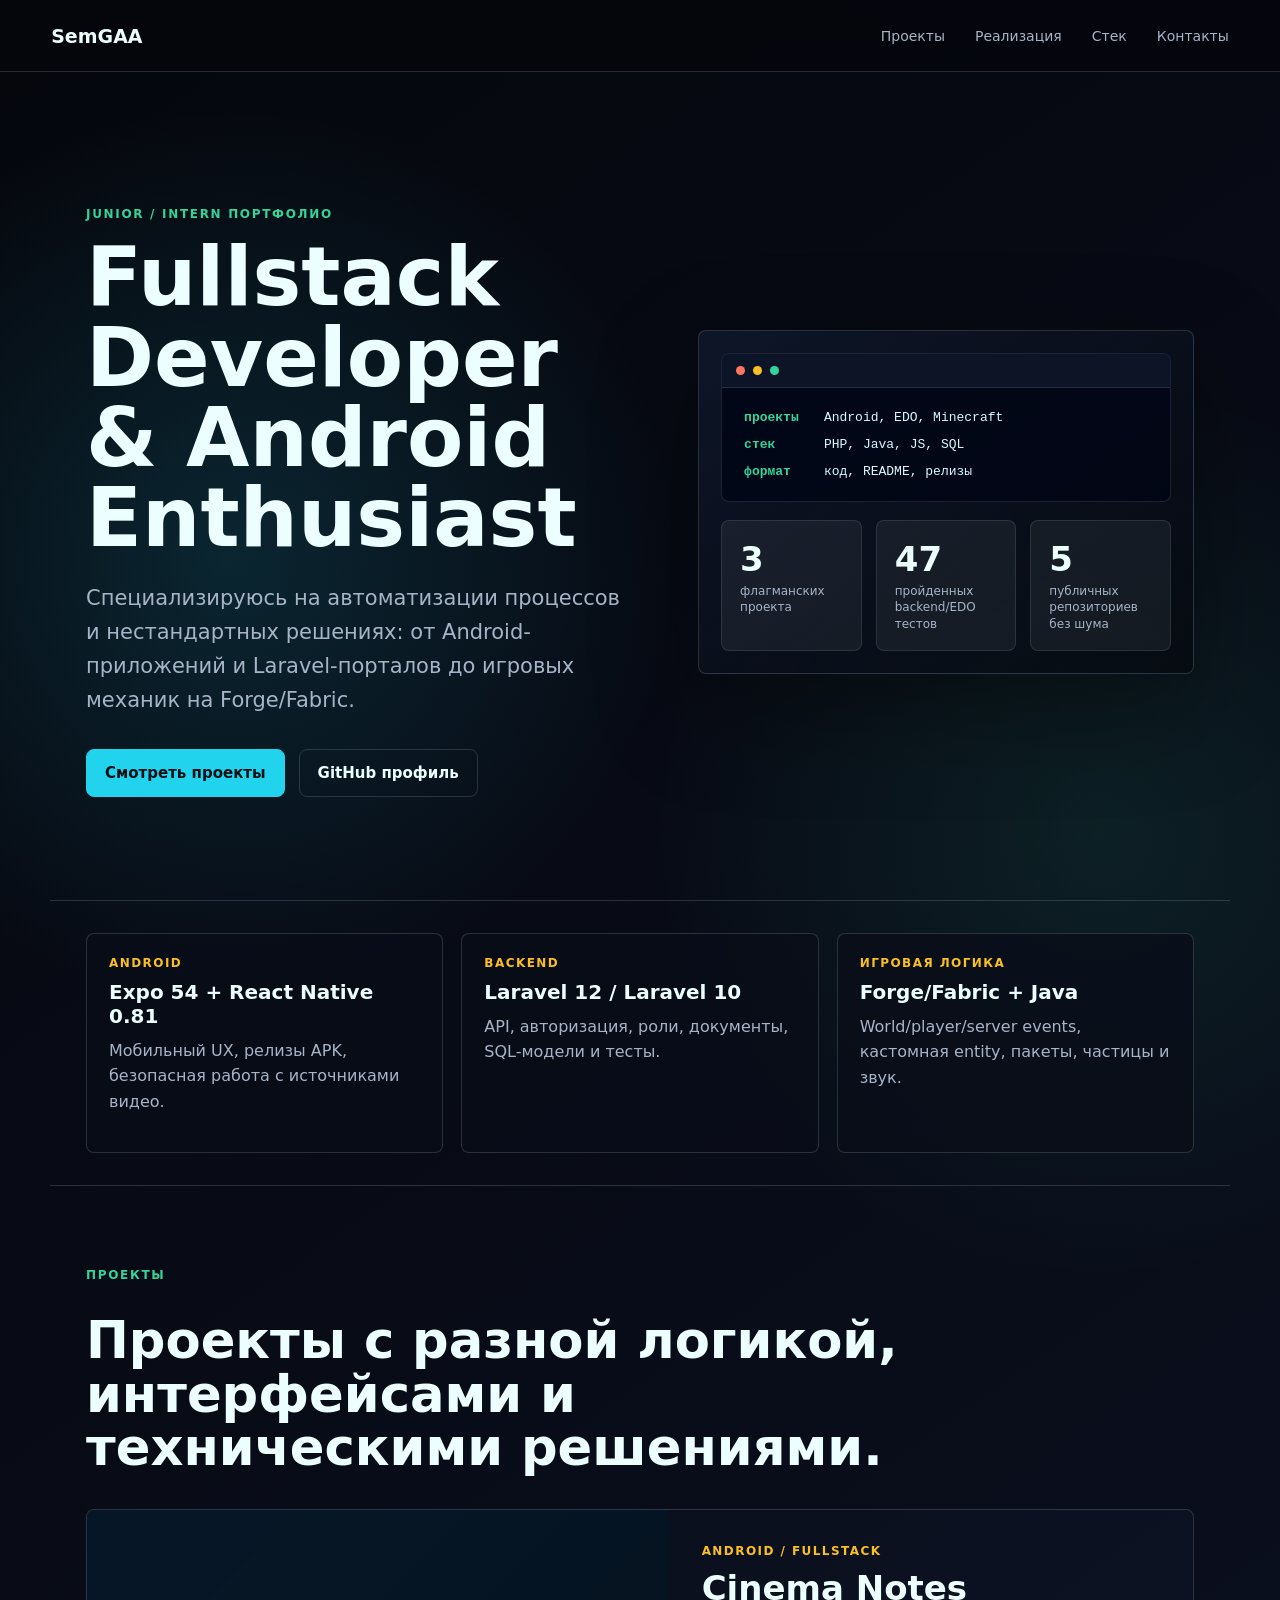
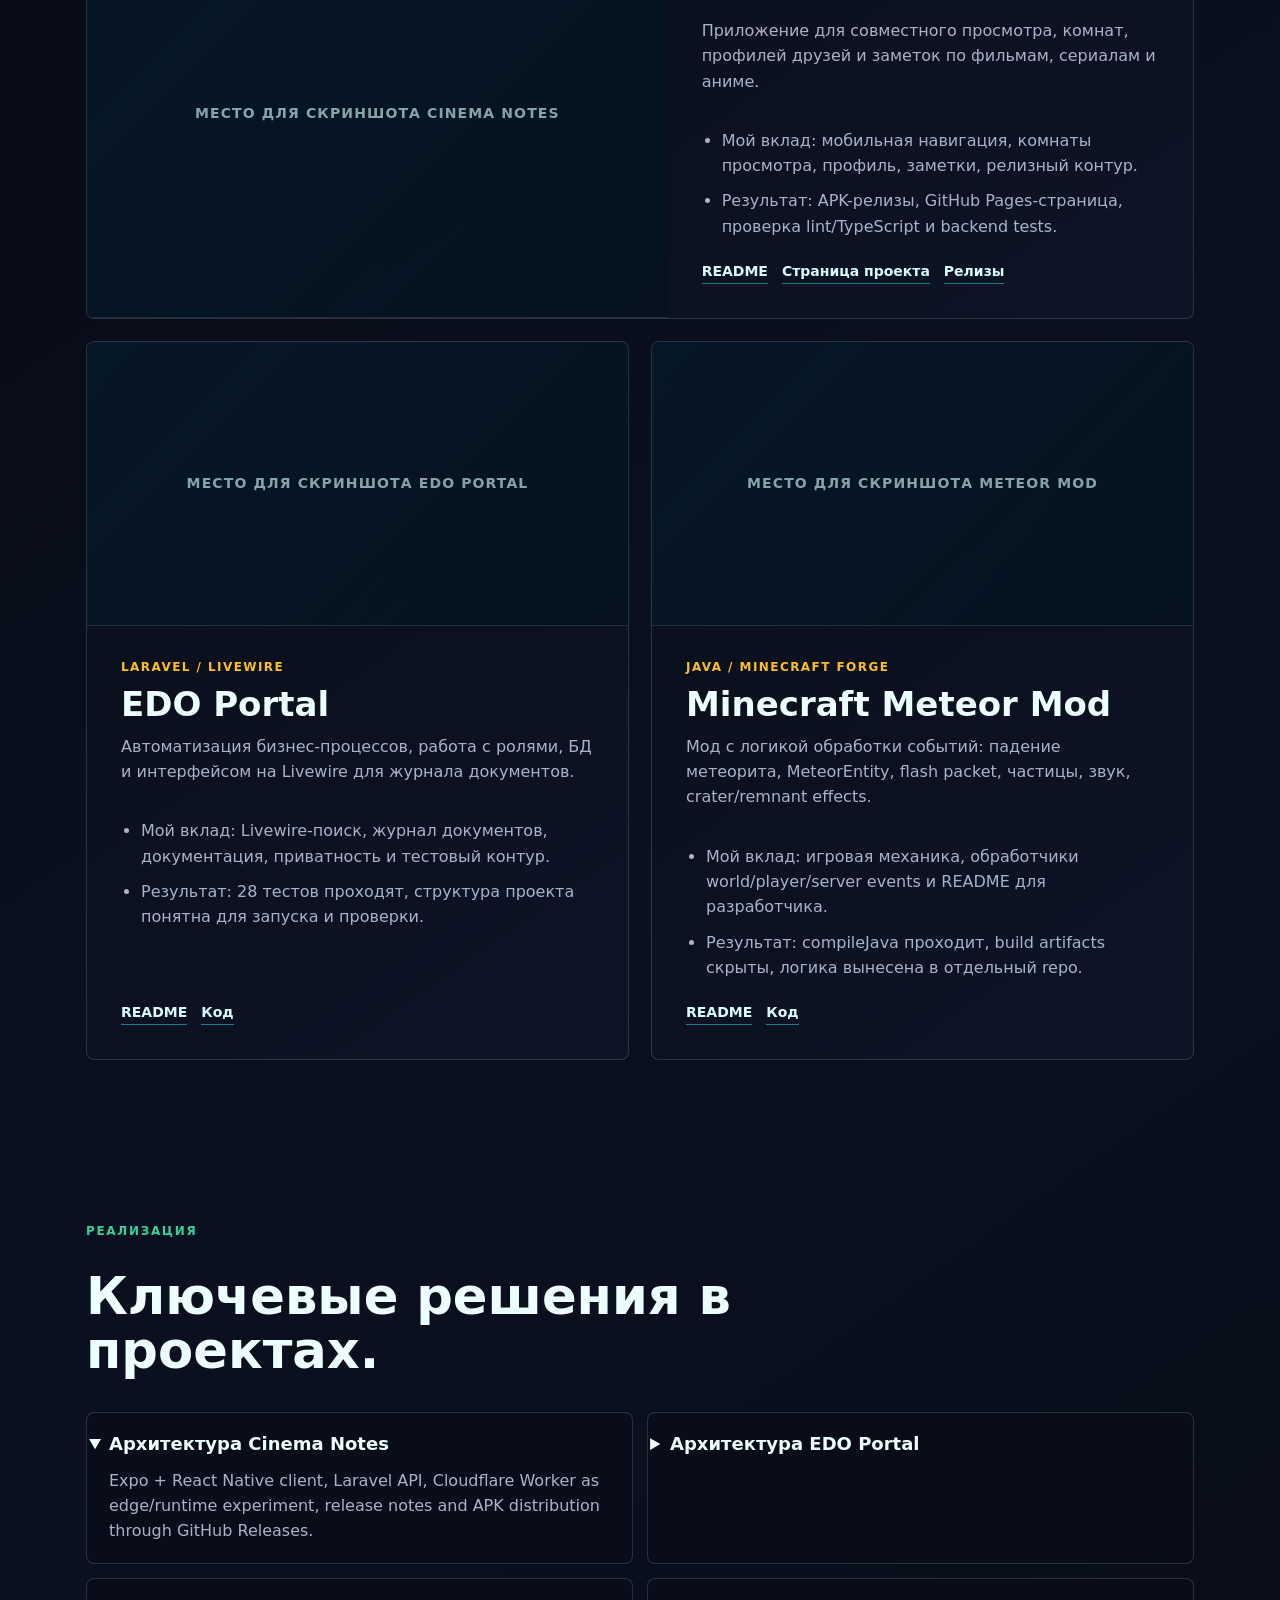
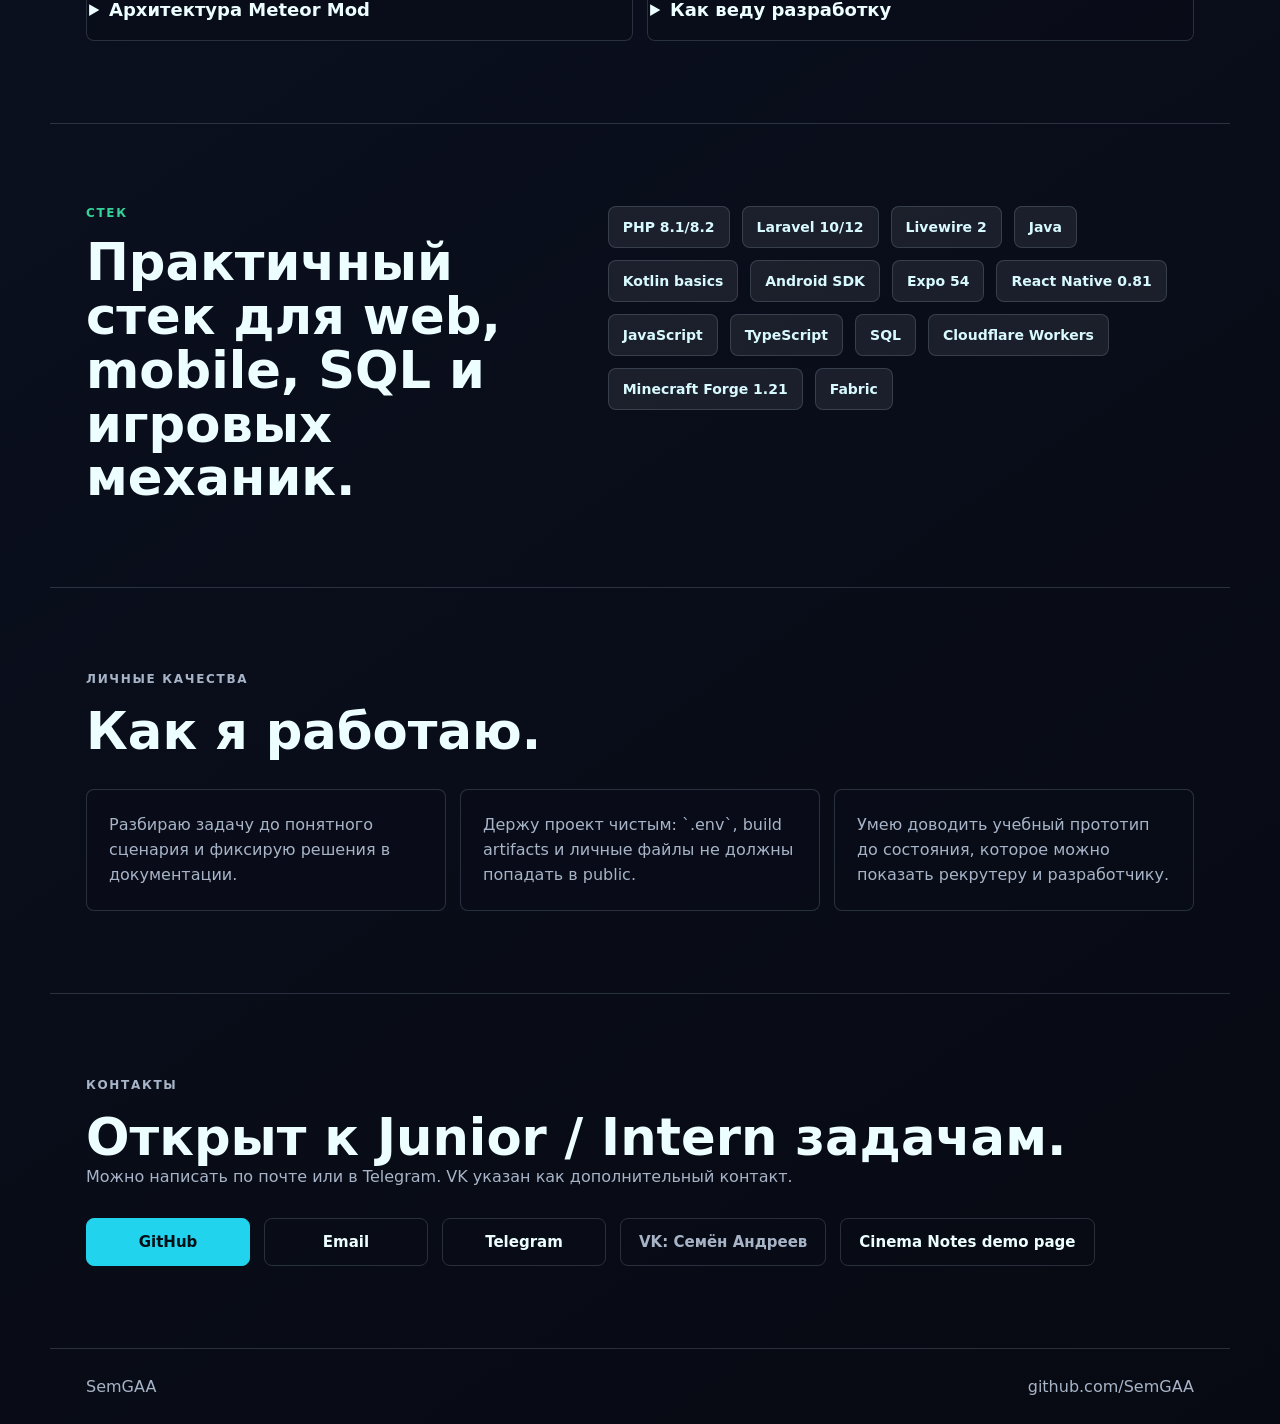
==== index.html @ 2fbb17c3 "Simplify portfolio visuals and contacts" ====
<!doctype html>
<html lang="ru">
  <head>
    <meta charset="utf-8" />
    <meta name="viewport" content="width=device-width, initial-scale=1" />
    <title>SemGAA - Fullstack Developer & Android Enthusiast</title>
    <meta
      name="description"
      content="Portfolio SemGAA: Android, Laravel, Livewire, Java, Minecraft Forge/Fabric, SQL and business automation projects."
    />
    <link rel="stylesheet" href="./styles.css" />
  </head>
  <body>
    <header class="topbar">
      <a class="brand" href="#top">SemGAA</a>
      <nav class="nav" aria-label="Основная навигация">
        <a href="#projects">Проекты</a>
        <a href="#details">Реализация</a>
        <a href="#stack">Стек</a>
        <a href="#contact">Контакты</a>
      </nav>
    </header>

    <main id="top">
      <section class="hero">
        <div class="hero__content">
          <p class="eyebrow">Junior / Intern портфолио</p>
          <h1>Fullstack Developer & Android Enthusiast</h1>
          <p class="lead">
            Специализируюсь на автоматизации процессов и нестандартных решениях:
            от Android-приложений и Laravel-порталов до игровых механик на Forge/Fabric.
          </p>
          <div class="hero__actions">
            <a class="button button--primary" href="#projects">Смотреть проекты</a>
            <a class="button" href="https://github.com/SemGAA">GitHub профиль</a>
          </div>
        </div>

        <aside class="hero__panel" aria-label="Текущий фокус портфолио">
          <div class="terminal">
            <div class="terminal__bar">
              <span></span>
              <span></span>
              <span></span>
            </div>
            <div class="terminal__body">
              <p><b>проекты</b> Android, EDO, Minecraft</p>
              <p><b>стек</b> PHP, Java, JS, SQL</p>
              <p><b>формат</b> код, README, релизы</p>
            </div>
          </div>
          <dl class="metrics">
            <div>
              <dt>3</dt>
              <dd>флагманских проекта</dd>
            </div>
            <div>
              <dt>47</dt>
              <dd>пройденных backend/EDO тестов</dd>
            </div>
            <div>
              <dt>5</dt>
              <dd>публичных репозиториев без шума</dd>
            </div>
          </dl>
        </aside>
      </section>

      <section class="proof section" aria-label="Короткие факты">
        <div>
          <span>Android</span>
          <strong>Expo 54 + React Native 0.81</strong>
          <p>Мобильный UX, релизы APK, безопасная работа с источниками видео.</p>
        </div>
        <div>
          <span>Backend</span>
          <strong>Laravel 12 / Laravel 10</strong>
          <p>API, авторизация, роли, документы, SQL-модели и тесты.</p>
        </div>
        <div>
          <span>Игровая логика</span>
          <strong>Forge/Fabric + Java</strong>
          <p>World/player/server events, кастомная entity, пакеты, частицы и звук.</p>
        </div>
      </section>

      <section id="projects" class="section">
        <div class="section__head">
          <p class="eyebrow">Проекты</p>
          <h2>Проекты с разной логикой, интерфейсами и техническими решениями.</h2>
        </div>

        <div class="projects">
          <article class="project project--wide">
            <a class="project__media" href="https://github.com/SemGAA/Program_kinp#readme">
              <span>Место для скриншота Cinema Notes</span>
            </a>
            <div class="project__body">
              <span>Android / Fullstack</span>
              <h3>Cinema Notes</h3>
              <p>
                Приложение для совместного просмотра, комнат, профилей друзей и заметок
                по фильмам, сериалам и аниме.
              </p>
              <ul>
                <li>Мой вклад: мобильная навигация, комнаты просмотра, профиль, заметки, релизный контур.</li>
                <li>Результат: APK-релизы, GitHub Pages-страница, проверка lint/TypeScript и backend tests.</li>
              </ul>
              <div class="project__links">
                <a href="https://github.com/SemGAA/Program_kinp#readme">README</a>
                <a href="https://semgaa.github.io/Program_kinp/">Страница проекта</a>
                <a href="https://github.com/SemGAA/Program_kinp/releases">Релизы</a>
              </div>
            </div>
          </article>

          <article class="project">
            <a class="project__media" href="https://github.com/SemGAA/edo-portal#readme">
              <span>Место для скриншота EDO Portal</span>
            </a>
            <div class="project__body">
              <span>Laravel / Livewire</span>
              <h3>EDO Portal</h3>
              <p>
                Автоматизация бизнес-процессов, работа с ролями, БД и интерфейсом
                на Livewire для журнала документов.
              </p>
              <ul>
                <li>Мой вклад: Livewire-поиск, журнал документов, документация, приватность и тестовый контур.</li>
                <li>Результат: 28 тестов проходят, структура проекта понятна для запуска и проверки.</li>
              </ul>
              <div class="project__links">
                <a href="https://github.com/SemGAA/edo-portal#readme">README</a>
                <a href="https://github.com/SemGAA/edo-portal">Код</a>
              </div>
            </div>
          </article>

          <article class="project">
            <a class="project__media" href="https://github.com/SemGAA/minecraft-meteor-mod#readme">
              <span>Место для скриншота Meteor Mod</span>
            </a>
            <div class="project__body">
              <span>Java / Minecraft Forge</span>
              <h3>Minecraft Meteor Mod</h3>
              <p>
                Мод с логикой обработки событий: падение метеорита, MeteorEntity,
                flash packet, частицы, звук, crater/remnant effects.
              </p>
              <ul>
                <li>Мой вклад: игровая механика, обработчики world/player/server events и README для разработчика.</li>
                <li>Результат: compileJava проходит, build artifacts скрыты, логика вынесена в отдельный repo.</li>
              </ul>
              <div class="project__links">
                <a href="https://github.com/SemGAA/minecraft-meteor-mod#readme">README</a>
                <a href="https://github.com/SemGAA/minecraft-meteor-mod">Код</a>
              </div>
            </div>
          </article>
        </div>
      </section>

      <section id="details" class="section details">
        <div class="section__head">
          <p class="eyebrow">Реализация</p>
          <h2>Ключевые решения в проектах.</h2>
        </div>

        <div class="detail-grid">
          <details open>
            <summary>Архитектура Cinema Notes</summary>
            <p>
              Expo + React Native client, Laravel API, Cloudflare Worker as edge/runtime experiment,
              release notes and APK distribution through GitHub Releases.
            </p>
          </details>
          <details>
            <summary>Архитектура EDO Portal</summary>
            <p>
              Laravel 10, Livewire 2, SQL database, document routes, departments, roles,
              status filtering and server-rendered interactive tables.
            </p>
          </details>
          <details>
            <summary>Архитектура Meteor Mod</summary>
            <p>
              Minecraft Forge 1.21, Gradle, Java event subscribers, custom entity lifecycle.
              network packet for flash feedback and world impact effects.
            </p>
          </details>
          <details>
            <summary>Как веду разработку</summary>
            <p>
              Иду маленькими шагами: сначала рабочий сценарий, потом проверка, README,
              релизные заметки и защита личных файлов от публикации.
            </p>
          </details>
        </div>
      </section>

      <section id="stack" class="section stack">
        <div>
          <p class="eyebrow">Стек</p>
          <h2>Практичный стек для web, mobile, SQL и игровых механик.</h2>
        </div>
        <div class="stack__list" aria-label="Технологии">
          <span>PHP 8.1/8.2</span>
          <span>Laravel 10/12</span>
          <span>Livewire 2</span>
          <span>Java</span>
          <span>Kotlin basics</span>
          <span>Android SDK</span>
          <span>Expo 54</span>
          <span>React Native 0.81</span>
          <span>JavaScript</span>
          <span>TypeScript</span>
          <span>SQL</span>
          <span>Cloudflare Workers</span>
          <span>Minecraft Forge 1.21</span>
          <span>Fabric</span>
        </div>
      </section>

      <section class="section qualities">
        <p class="eyebrow">Личные качества</p>
        <h2>Как я работаю.</h2>
        <div class="qualities__list">
          <p>Разбираю задачу до понятного сценария и фиксирую решения в документации.</p>
          <p>Держу проект чистым: `.env`, build artifacts и личные файлы не должны попадать в public.</p>
          <p>Умею доводить учебный прототип до состояния, которое можно показать рекрутеру и разработчику.</p>
        </div>
      </section>

      <section id="contact" class="section contact">
        <p class="eyebrow">Контакты</p>
        <h2>Открыт к Junior / Intern задачам.</h2>
        <p>
          Можно написать по почте или в Telegram. VK указан как дополнительный контакт.
        </p>
        <div class="contact__links">
          <a class="button button--primary" href="https://github.com/SemGAA">GitHub</a>
          <a class="button" href="mailto:pazukha.sema@mail.ru">Email</a>
          <a class="button" href="https://t.me/HelpHelsing">Telegram</a>
          <span class="contact__text">VK: Семён Андреев</span>
          <a class="button" href="https://semgaa.github.io/Program_kinp/">Cinema Notes demo page</a>
        </div>
      </section>
    </main>

    <footer class="footer">
      <span>SemGAA</span>
      <a href="https://github.com/SemGAA">github.com/SemGAA</a>
    </footer>
  </body>
</html>
---- styles.css ----
:root {
  color-scheme: dark;
  --bg: #05070d;
  --surface: rgba(9, 14, 25, 0.78);
  --surface-strong: rgba(15, 23, 42, 0.94);
  --line: rgba(148, 163, 184, 0.24);
  --text: #ecfeff;
  --muted: #a7b4c7;
  --cyan: #22d3ee;
  --green: #34d399;
  --amber: #fbbf24;
  --coral: #ff755f;
}

* {
  box-sizing: border-box;
}

html {
  scroll-behavior: smooth;
}

body {
  margin: 0;
  min-width: 320px;
  background:
    radial-gradient(circle at 18% 12%, rgba(34, 211, 238, 0.14), transparent 28rem),
    radial-gradient(circle at 86% 18%, rgba(52, 211, 153, 0.1), transparent 28rem),
    linear-gradient(145deg, #05070d 0%, #0b1020 54%, #070a12 100%);
  color: var(--text);
  font-family: Inter, ui-sans-serif, system-ui, -apple-system, BlinkMacSystemFont, "Segoe UI", sans-serif;
  letter-spacing: 0;
}

a {
  color: inherit;
  text-decoration: none;
}

p,
h1,
h2,
h3 {
  margin-top: 0;
}

.topbar {
  align-items: center;
  backdrop-filter: blur(18px);
  background: rgba(5, 7, 13, 0.82);
  border-bottom: 1px solid var(--line);
  display: flex;
  height: 72px;
  justify-content: space-between;
  left: 0;
  padding: 0 clamp(18px, 4vw, 56px);
  position: sticky;
  right: 0;
  top: 0;
  z-index: 20;
}

.brand {
  color: var(--text);
  font-size: 19px;
  font-weight: 850;
}

.nav {
  color: var(--muted);
  display: flex;
  font-size: 14px;
  gap: clamp(14px, 3vw, 30px);
}

.nav a {
  transition: color 180ms ease;
}

.nav a:hover {
  color: var(--cyan);
}

.hero {
  align-items: center;
  display: grid;
  gap: clamp(28px, 5vw, 76px);
  grid-template-columns: minmax(0, 1.05fr) minmax(320px, 0.95fr);
  margin-inline: auto;
  max-width: 1180px;
  min-height: calc(100svh - 72px);
  padding: clamp(44px, 7vw, 86px) clamp(18px, 5vw, 36px) 54px;
}

.hero__content {
  animation: rise 640ms ease-out both;
  min-width: 0;
}

.eyebrow {
  color: var(--green);
  font-size: 12px;
  font-weight: 850;
  letter-spacing: 0.14em;
  margin-bottom: 16px;
  text-transform: uppercase;
}

h1 {
  font-size: clamp(42px, 7vw, 82px);
  line-height: 0.98;
  margin-bottom: 22px;
  max-width: 820px;
}

h2 {
  font-size: clamp(30px, 4vw, 52px);
  line-height: 1.05;
  margin-bottom: 0;
}

h3 {
  font-size: clamp(24px, 3vw, 34px);
  margin-bottom: 10px;
}

.lead {
  color: var(--muted);
  font-size: clamp(17px, 2vw, 21px);
  line-height: 1.62;
  max-width: 680px;
}

.hero__actions,
.project__links,
.contact__links {
  display: flex;
  flex-wrap: wrap;
  gap: 14px;
}

.hero__actions {
  margin-top: 32px;
}

.button {
  border: 1px solid var(--line);
  border-radius: 8px;
  color: var(--text);
  display: inline-flex;
  font-size: 15px;
  font-weight: 800;
  justify-content: center;
  min-width: 164px;
  padding: 14px 18px;
  transition: transform 180ms ease, border-color 180ms ease, background 180ms ease;
}

.button:hover {
  border-color: rgba(34, 211, 238, 0.62);
  transform: translateY(-2px);
}

.button--primary {
  background: var(--cyan);
  border-color: var(--cyan);
  color: #041016;
}

.hero__panel {
  animation: rise 760ms ease-out both;
  background: linear-gradient(145deg, rgba(15, 23, 42, 0.9), rgba(5, 7, 13, 0.68));
  border: 1px solid var(--line);
  border-radius: 8px;
  box-shadow: 0 34px 100px rgba(0, 0, 0, 0.34);
  min-width: 0;
  overflow: hidden;
  padding: 22px;
}

.terminal {
  background: rgba(2, 6, 23, 0.86);
  border: 1px solid rgba(148, 163, 184, 0.18);
  border-radius: 8px;
  overflow: hidden;
}

.terminal__bar {
  align-items: center;
  background: rgba(15, 23, 42, 0.85);
  border-bottom: 1px solid rgba(148, 163, 184, 0.18);
  display: flex;
  gap: 8px;
  height: 34px;
  padding-inline: 14px;
}

.terminal__bar span {
  background: var(--coral);
  border-radius: 999px;
  height: 9px;
  width: 9px;
}

.terminal__bar span:nth-child(2) {
  background: var(--amber);
}

.terminal__bar span:nth-child(3) {
  background: var(--green);
}

.terminal__body {
  display: grid;
  gap: 12px;
  padding: 22px;
}

.terminal__body p {
  color: #d8faff;
  font-family: "Cascadia Code", Consolas, monospace;
  font-size: 13px;
  margin: 0;
}

.terminal__body b {
  color: var(--green);
  display: inline-block;
  font-weight: 800;
  min-width: 72px;
}

.metrics {
  display: grid;
  gap: 14px;
  grid-template-columns: repeat(3, minmax(0, 1fr));
  margin: 18px 0 0;
}

.metrics div {
  background: rgba(236, 254, 255, 0.06);
  border: 1px solid rgba(148, 163, 184, 0.18);
  border-radius: 8px;
  min-width: 0;
  padding: 18px;
}

.metrics dt {
  color: var(--text);
  font-size: 34px;
  font-weight: 850;
}

.metrics dd {
  color: var(--muted);
  font-size: 12px;
  line-height: 1.35;
  margin: 4px 0 0;
}

.section {
  margin-inline: auto;
  max-width: 1180px;
  padding: 82px clamp(18px, 5vw, 36px);
}

.section__head {
  display: grid;
  gap: 16px;
  margin-bottom: 34px;
  max-width: 900px;
}

.proof {
  border-block: 1px solid var(--line);
  display: grid;
  gap: 18px;
  grid-template-columns: repeat(3, minmax(0, 1fr));
  padding-block: 32px;
}

.proof div,
details,
.qualities__list p {
  background: var(--surface);
  border: 1px solid var(--line);
  border-radius: 8px;
}

.proof div {
  padding: 22px;
}

.proof span,
.project__body span {
  color: var(--amber);
  display: block;
  font-size: 12px;
  font-weight: 850;
  letter-spacing: 0.12em;
  margin-bottom: 10px;
  text-transform: uppercase;
}

.proof strong {
  display: block;
  font-size: 20px;
  margin-bottom: 10px;
}

.proof p,
.project__body p,
.project__body li,
details p,
.qualities p,
.contact p {
  color: var(--muted);
  line-height: 1.58;
}

.projects {
  display: grid;
  gap: 22px;
  grid-template-columns: repeat(2, minmax(0, 1fr));
}

.project {
  background: linear-gradient(145deg, rgba(9, 14, 25, 0.86), rgba(15, 23, 42, 0.7));
  border: 1px solid var(--line);
  border-radius: 8px;
  display: grid;
  grid-template-rows: auto 1fr;
  min-width: 0;
  overflow: hidden;
  transition: transform 180ms ease, border-color 180ms ease, background 180ms ease;
}

.project--wide {
  grid-column: 1 / -1;
  grid-template-columns: minmax(0, 1.05fr) minmax(360px, 0.95fr);
  grid-template-rows: auto;
}

.project:hover {
  background: var(--surface-strong);
  border-color: rgba(34, 211, 238, 0.52);
  transform: translateY(-4px);
}

.project__media {
  align-items: center;
  aspect-ratio: 1200 / 630;
  background:
    linear-gradient(135deg, rgba(34, 211, 238, 0.08), rgba(52, 211, 153, 0.05)),
    rgba(2, 6, 23, 0.82);
  border-bottom: 1px solid rgba(148, 163, 184, 0.18);
  color: rgba(216, 250, 255, 0.62);
  display: flex;
  font-size: 14px;
  font-weight: 850;
  justify-content: center;
  letter-spacing: 0.08em;
  min-height: 100%;
  overflow: hidden;
  padding: 24px;
  text-align: center;
  text-transform: uppercase;
  transition: background 180ms ease, color 180ms ease;
  width: 100%;
}

.project:hover .project__media {
  background:
    linear-gradient(135deg, rgba(34, 211, 238, 0.14), rgba(52, 211, 153, 0.08)),
    rgba(2, 6, 23, 0.92);
  color: #d8faff;
}

.project__body {
  display: flex;
  flex-direction: column;
  padding: clamp(22px, 4vw, 34px);
}

.project__body ul {
  display: grid;
  gap: 10px;
  margin: 18px 0 24px;
  padding-left: 20px;
}

.project__links {
  margin-top: auto;
}

.project__links a {
  border-bottom: 1px solid rgba(34, 211, 238, 0.55);
  color: #d8faff;
  font-size: 14px;
  font-weight: 800;
  padding-bottom: 4px;
}

.detail-grid {
  display: grid;
  gap: 14px;
  grid-template-columns: repeat(2, minmax(0, 1fr));
}

details {
  padding: 20px 22px;
}

summary {
  cursor: pointer;
  font-size: 18px;
  font-weight: 850;
  list-style-position: outside;
}

details p {
  margin: 14px 0 0;
}

.stack {
  align-items: start;
  border-top: 1px solid var(--line);
  display: grid;
  gap: 42px;
  grid-template-columns: minmax(0, 0.9fr) minmax(0, 1.1fr);
}

.stack__list {
  display: flex;
  flex-wrap: wrap;
  gap: 12px;
}

.stack__list span {
  background: rgba(236, 254, 255, 0.08);
  border: 1px solid var(--line);
  border-radius: 8px;
  color: #d8faff;
  font-size: 14px;
  font-weight: 750;
  padding: 12px 14px;
}

.qualities,
.contact {
  border-top: 1px solid var(--line);
}

.qualities__list {
  display: grid;
  gap: 14px;
  grid-template-columns: repeat(3, minmax(0, 1fr));
  margin-top: 30px;
}

.qualities__list p {
  margin: 0;
  padding: 22px;
}

.contact p {
  max-width: 760px;
}

.contact__links {
  align-items: center;
  margin-top: 28px;
}

.contact__text {
  border: 1px solid var(--line);
  border-radius: 8px;
  color: var(--muted);
  display: inline-flex;
  font-size: 15px;
  font-weight: 800;
  justify-content: center;
  min-width: 164px;
  padding: 14px 18px;
}

.footer {
  align-items: center;
  border-top: 1px solid var(--line);
  color: var(--muted);
  display: flex;
  justify-content: space-between;
  margin-inline: auto;
  max-width: 1180px;
  padding: 28px clamp(18px, 5vw, 36px);
}

.footer a:hover {
  color: var(--cyan);
}

@keyframes rise {
  from {
    opacity: 0;
    transform: translateY(18px);
  }
  to {
    opacity: 1;
    transform: translateY(0);
  }
}

@media (max-width: 980px) {
  .hero,
  .project--wide,
  .projects,
  .proof,
  .stack,
  .qualities__list,
  .detail-grid {
    grid-template-columns: 1fr;
  }

  .hero {
    min-height: auto;
  }
}

@media (max-width: 640px) {
  body {
    background-attachment: scroll;
  }

  .topbar {
    align-items: flex-start;
    flex-direction: column;
    height: auto;
    gap: 12px;
    padding-block: 16px;
    position: static;
  }

  .nav {
    flex-wrap: wrap;
  }

  .hero {
    padding-top: 44px;
  }

  h1 {
    font-size: 36px;
    line-height: 1.05;
    max-width: 11ch;
    overflow-wrap: break-word;
  }

  .lead {
    font-size: 16px;
    max-width: 30ch;
  }

  .hero__panel {
    padding: 16px;
  }

  .hero__actions,
  .button,
  .contact__links {
    min-width: 0;
    width: 100%;
  }

  .metrics {
    grid-template-columns: 1fr;
  }

  .section {
    padding-block: 58px;
  }

  .footer {
    align-items: flex-start;
    flex-direction: column;
    gap: 10px;
  }
}

@media (prefers-reduced-motion: reduce) {
  *,
  *::before,
  *::after {
    animation-duration: 1ms !important;
    scroll-behavior: auto !important;
    transition-duration: 1ms !important;
  }
}
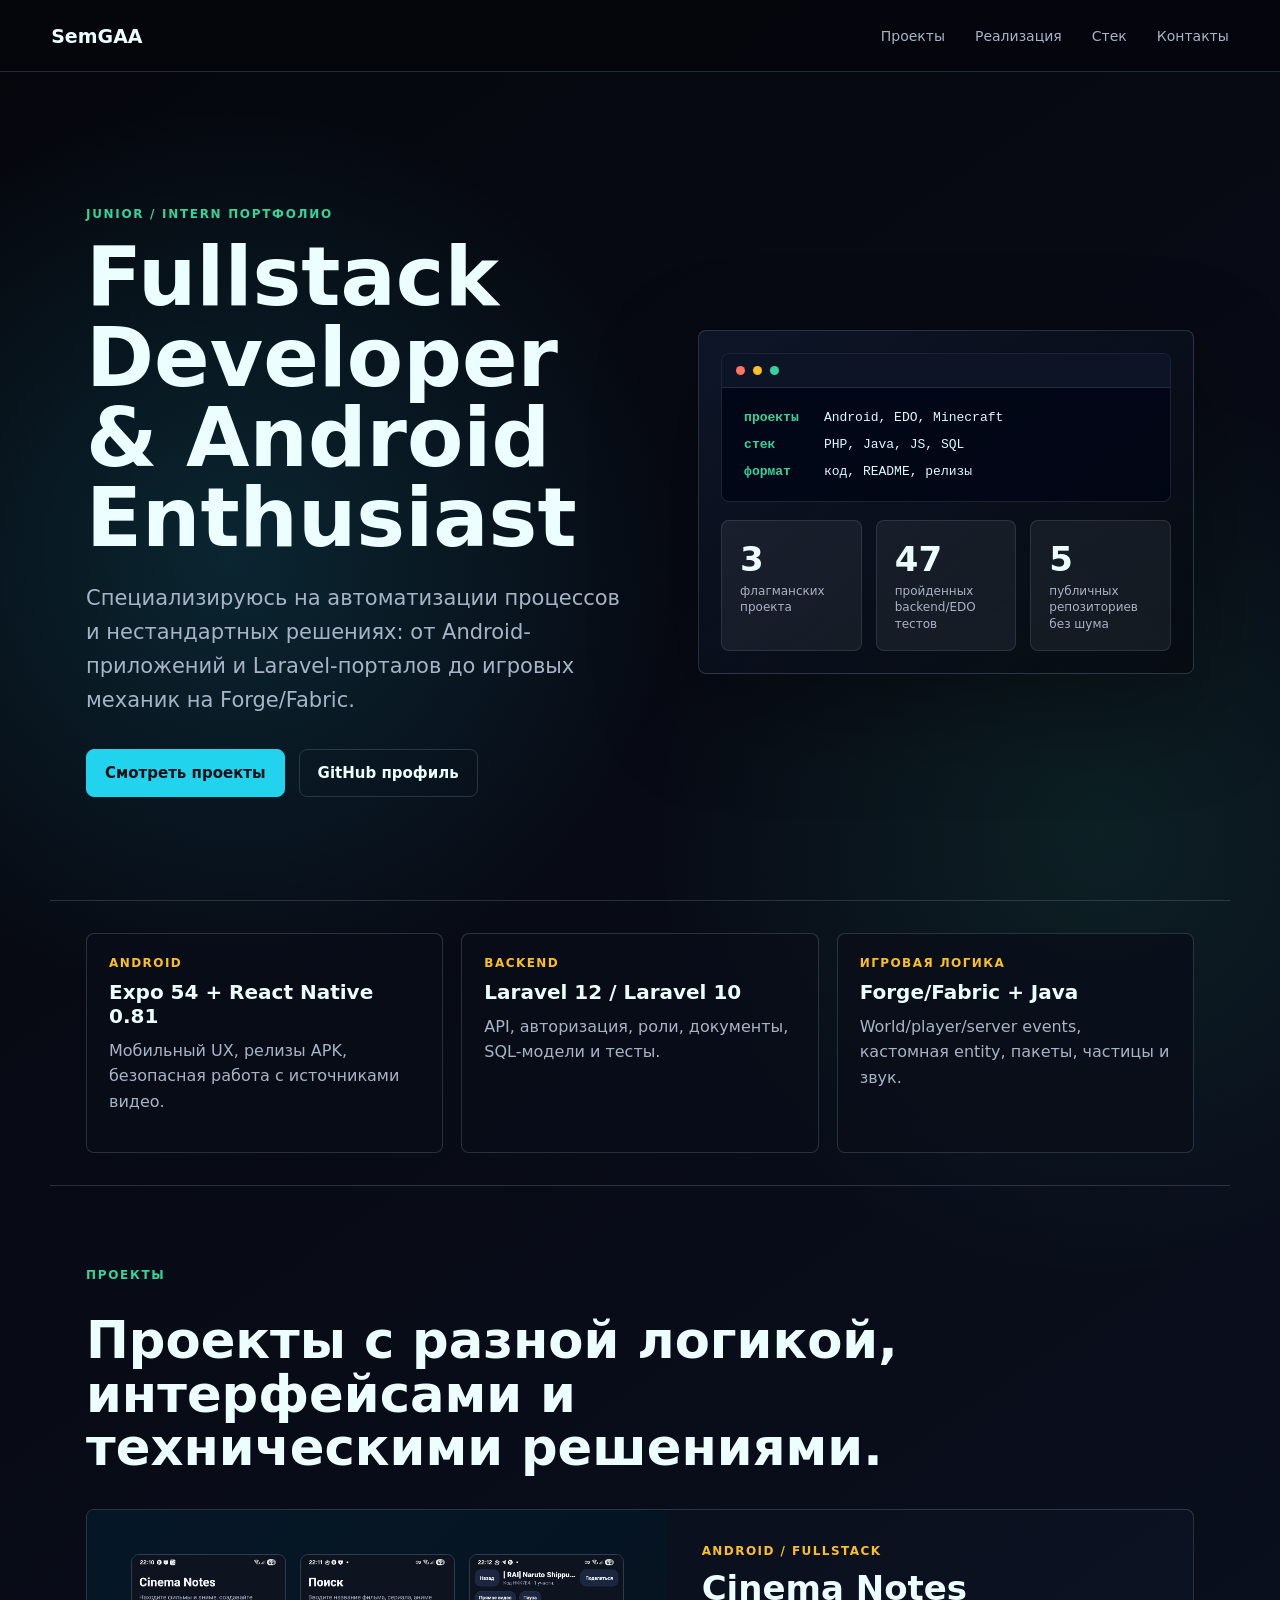
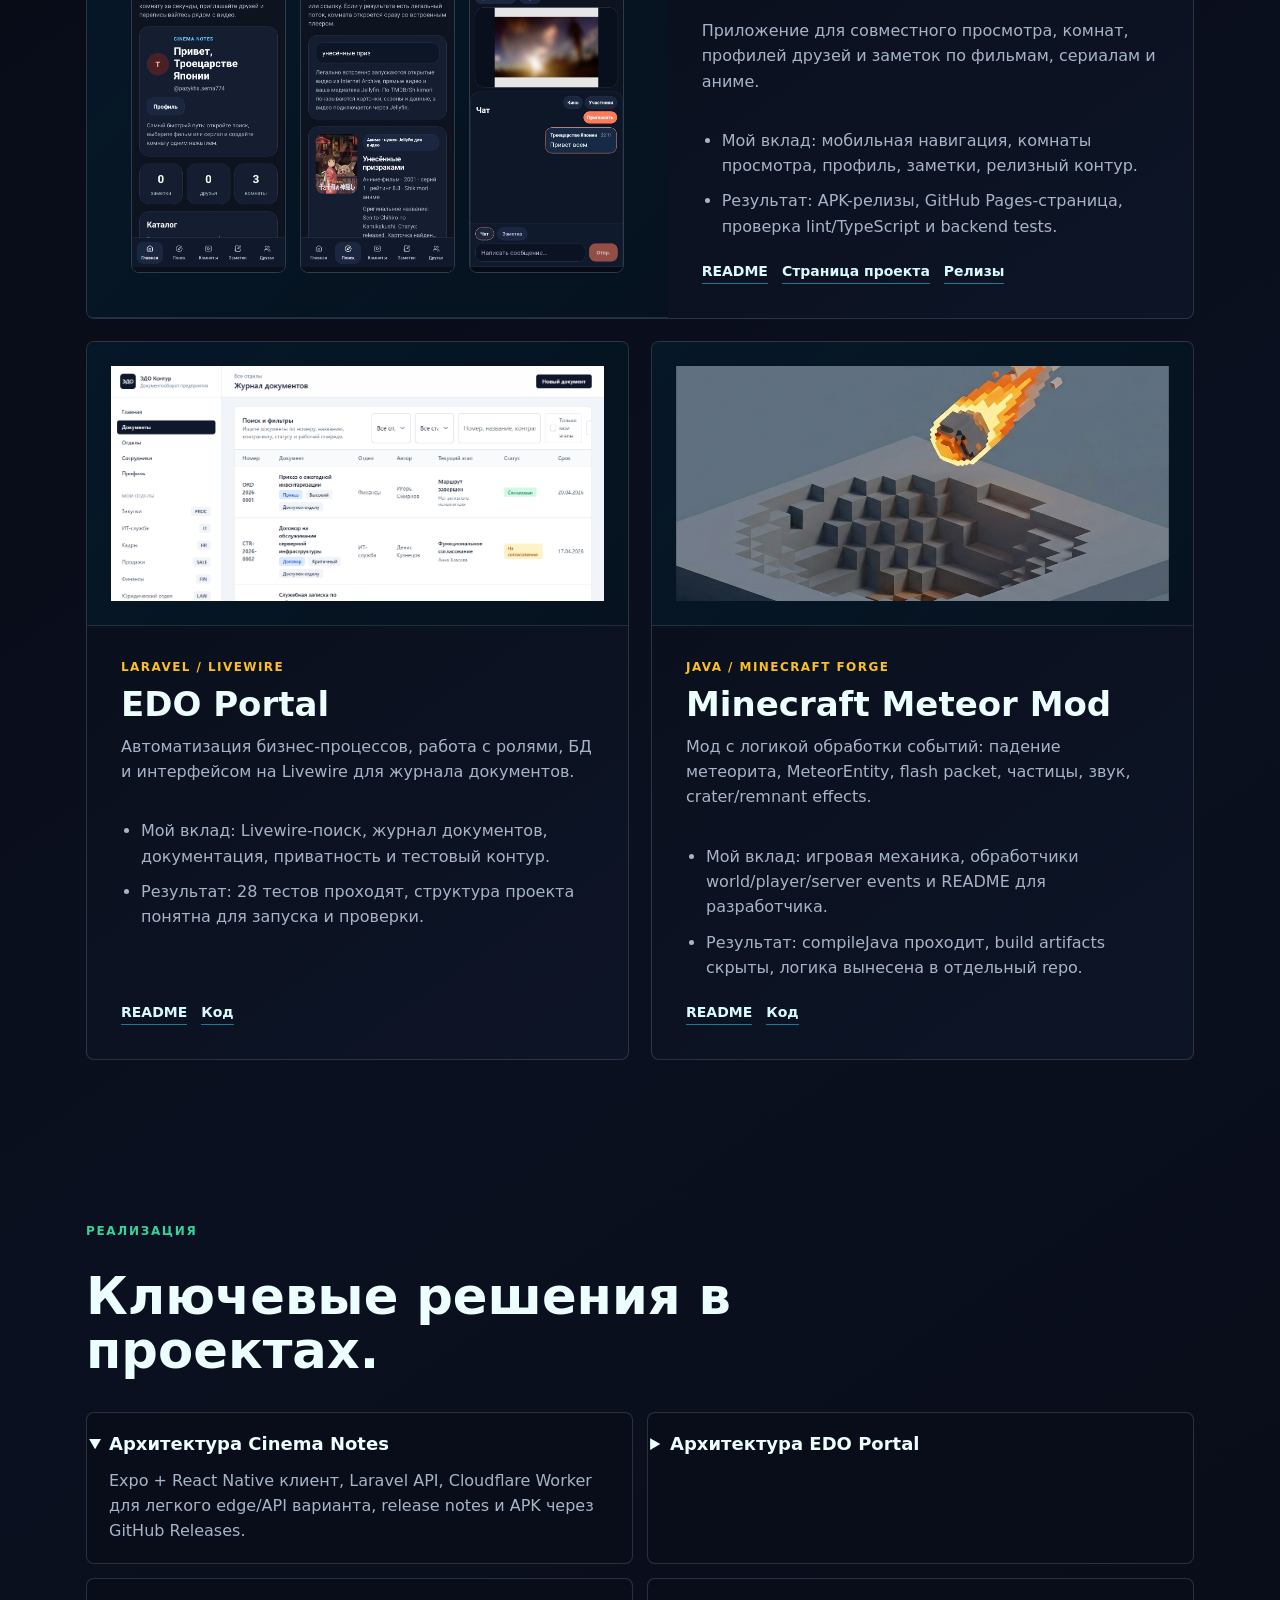
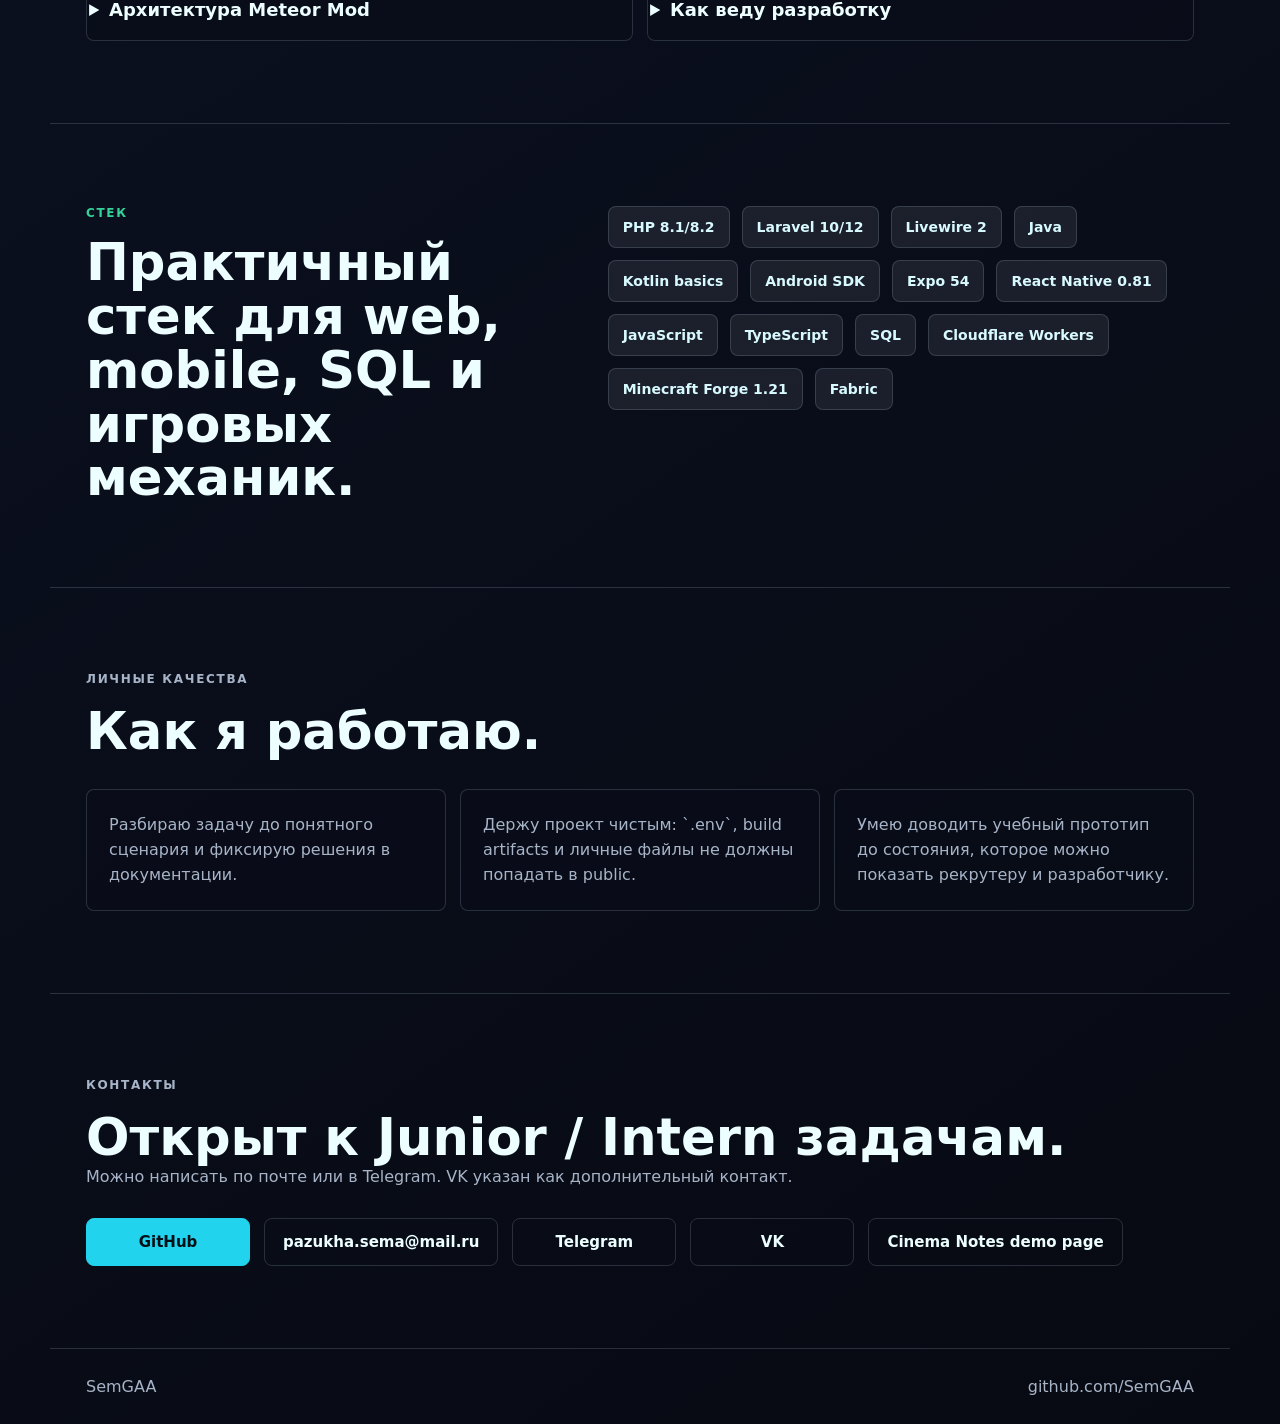
==== commit 4e6f310f: "Add project screenshots and contact links" ====
--- a/index.html
+++ b/index.html
@@ -93,7 +93,11 @@
         <div class="projects">
           <article class="project project--wide">
             <a class="project__media" href="https://github.com/SemGAA/Program_kinp#readme">
-              <span>Место для скриншота Cinema Notes</span>
+              <div class="phone-strip" aria-label="Скриншоты Cinema Notes">
+                <img src="./assets/cinema-home.jpg" alt="Cinema Notes главный экран" loading="lazy" />
+                <img src="./assets/cinema-search.jpg" alt="Cinema Notes поиск" loading="lazy" />
+                <img src="./assets/cinema-room.jpg" alt="Cinema Notes комната просмотра" loading="lazy" />
+              </div>
             </a>
             <div class="project__body">
               <span>Android / Fullstack</span>
@@ -116,7 +120,7 @@
 
           <article class="project">
             <a class="project__media" href="https://github.com/SemGAA/edo-portal#readme">
-              <span>Место для скриншота EDO Portal</span>
+              <img class="project__image project__image--dashboard" src="./assets/edo-documents.png" alt="EDO Portal журнал документов" loading="lazy" />
             </a>
             <div class="project__body">
               <span>Laravel / Livewire</span>
@@ -138,7 +142,7 @@
 
           <article class="project">
             <a class="project__media" href="https://github.com/SemGAA/minecraft-meteor-mod#readme">
-              <span>Место для скриншота Meteor Mod</span>
+              <img class="project__image" src="./assets/meteor-mod.png" alt="Minecraft Meteor Mod метеорит" loading="lazy" />
             </a>
             <div class="project__body">
               <span>Java / Minecraft Forge</span>
@@ -170,22 +174,22 @@
           <details open>
             <summary>Архитектура Cinema Notes</summary>
             <p>
-              Expo + React Native client, Laravel API, Cloudflare Worker as edge/runtime experiment,
-              release notes and APK distribution through GitHub Releases.
+              Expo + React Native клиент, Laravel API, Cloudflare Worker для легкого edge/API варианта,
+              release notes и APK через GitHub Releases.
             </p>
           </details>
           <details>
             <summary>Архитектура EDO Portal</summary>
             <p>
-              Laravel 10, Livewire 2, SQL database, document routes, departments, roles,
-              status filtering and server-rendered interactive tables.
+              Laravel 10, Livewire 2, SQL-база, маршруты документов, отделы, роли,
+              фильтрация статусов и интерактивные таблицы на серверном рендеринге.
             </p>
           </details>
           <details>
             <summary>Архитектура Meteor Mod</summary>
             <p>
-              Minecraft Forge 1.21, Gradle, Java event subscribers, custom entity lifecycle.
-              network packet for flash feedback and world impact effects.
+              Minecraft Forge 1.21, Gradle, Java event subscribers, жизненный цикл кастомной entity,
+              сетевой пакет для flash-эффекта и изменения мира после удара.
             </p>
           </details>
           <details>
@@ -239,9 +243,9 @@
         </p>
         <div class="contact__links">
           <a class="button button--primary" href="https://github.com/SemGAA">GitHub</a>
-          <a class="button" href="mailto:pazukha.sema@mail.ru">Email</a>
-          <a class="button" href="https://t.me/HelpHelsing">Telegram</a>
-          <span class="contact__text">VK: Семён Андреев</span>
+          <a class="button" href="mailto:pazukha.sema%40mail.ru">pazukha.sema@mail.ru</a>
+          <a class="button" href="https://t.me/HelpHelsing" target="_blank" rel="noreferrer">Telegram</a>
+          <a class="button" href="https://vk.com/semyonat" target="_blank" rel="noreferrer">VK</a>
           <a class="button" href="https://semgaa.github.io/Program_kinp/">Cinema Notes demo page</a>
         </div>
       </section>
--- a/styles.css
+++ b/styles.css
@@ -376,6 +376,44 @@
   color: #d8faff;
 }
 
+.project__image {
+  display: block;
+  height: 100%;
+  object-fit: cover;
+  transition: transform 450ms ease;
+  width: 100%;
+}
+
+.project__image--dashboard {
+  object-position: left top;
+}
+
+.project:hover .project__image {
+  transform: scale(1.035);
+}
+
+.phone-strip {
+  align-items: end;
+  display: grid;
+  gap: 14px;
+  grid-template-columns: repeat(3, minmax(0, 1fr));
+  height: 100%;
+  padding: 20px;
+  width: 100%;
+}
+
+.phone-strip img {
+  aspect-ratio: 9 / 16;
+  border: 1px solid rgba(148, 163, 184, 0.28);
+  border-radius: 8px;
+  display: block;
+  height: min(100%, 410px);
+  object-fit: cover;
+  object-position: top;
+  overflow: hidden;
+  width: 100%;
+}
+
 .project__body {
   display: flex;
   flex-direction: column;
@@ -571,6 +609,11 @@
     width: 100%;
   }
 
+  .phone-strip {
+    gap: 8px;
+    padding: 12px;
+  }
+
   .metrics {
     grid-template-columns: 1fr;
   }
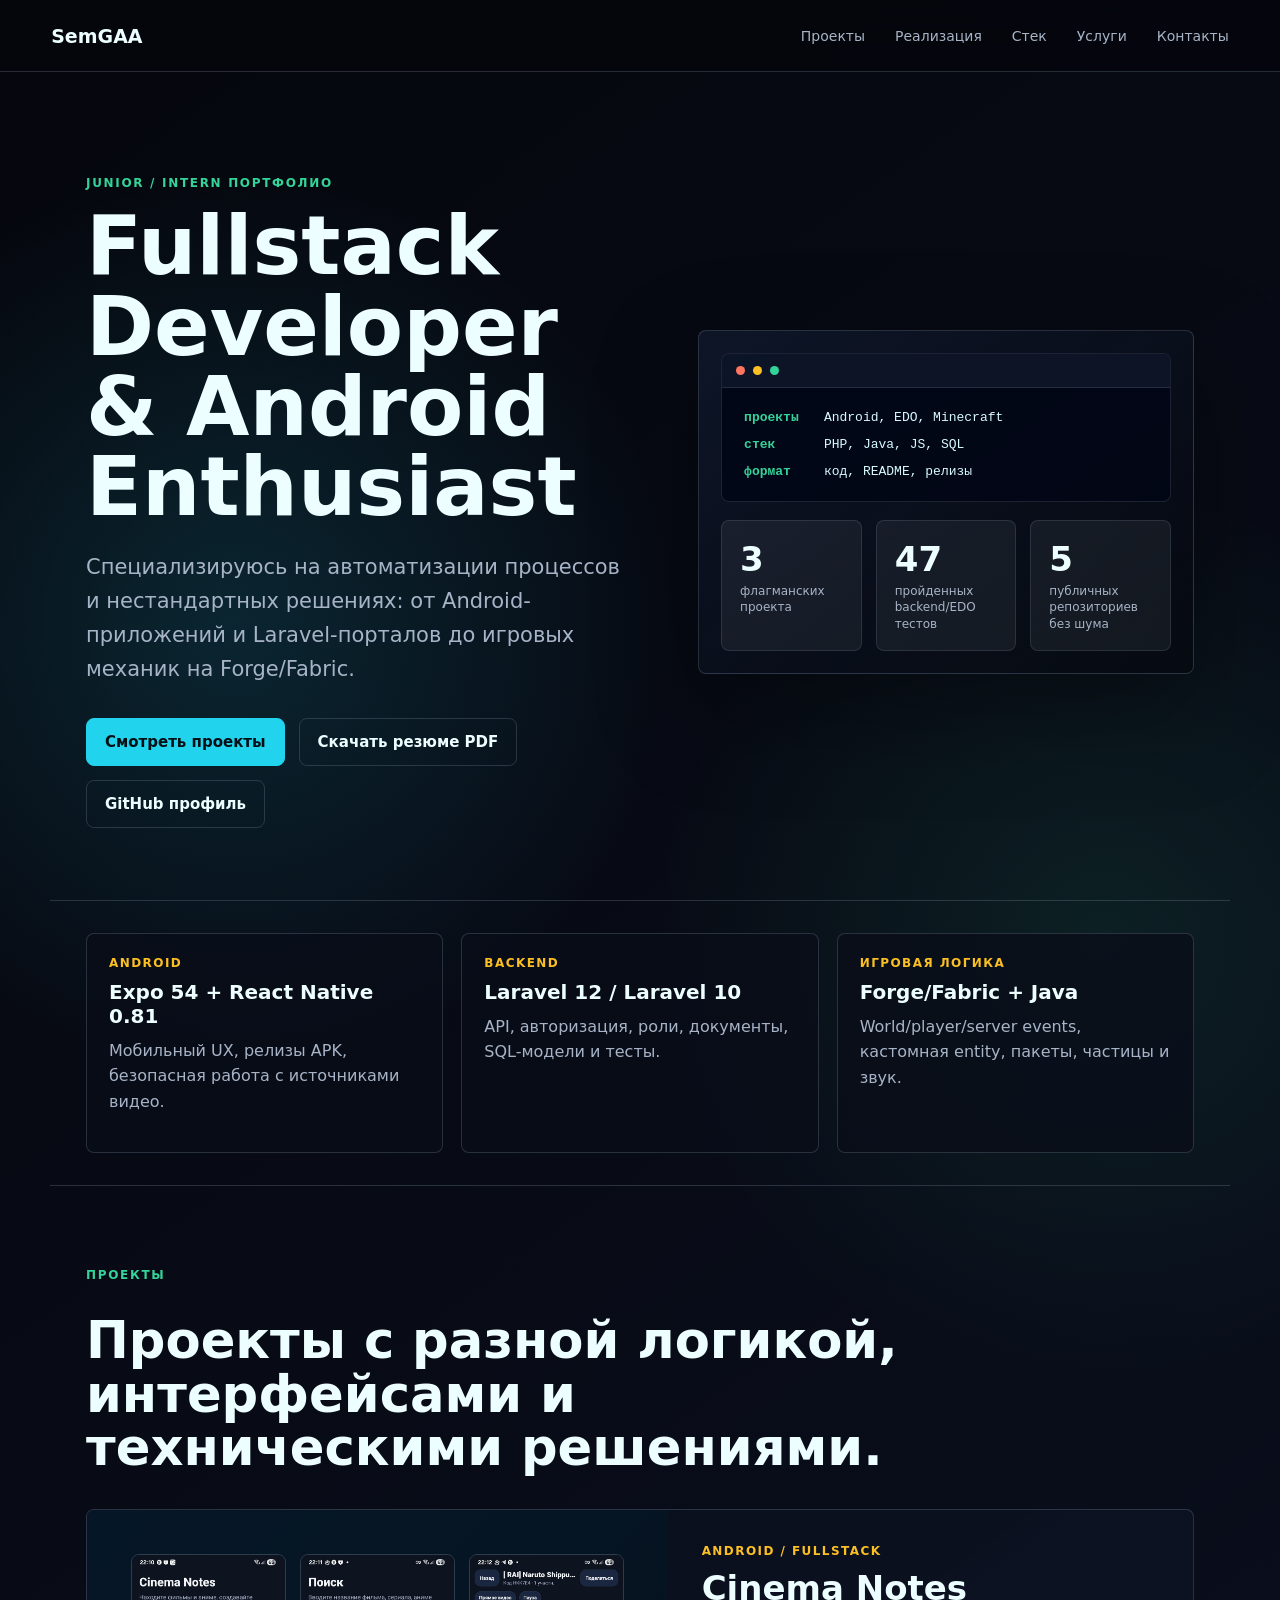
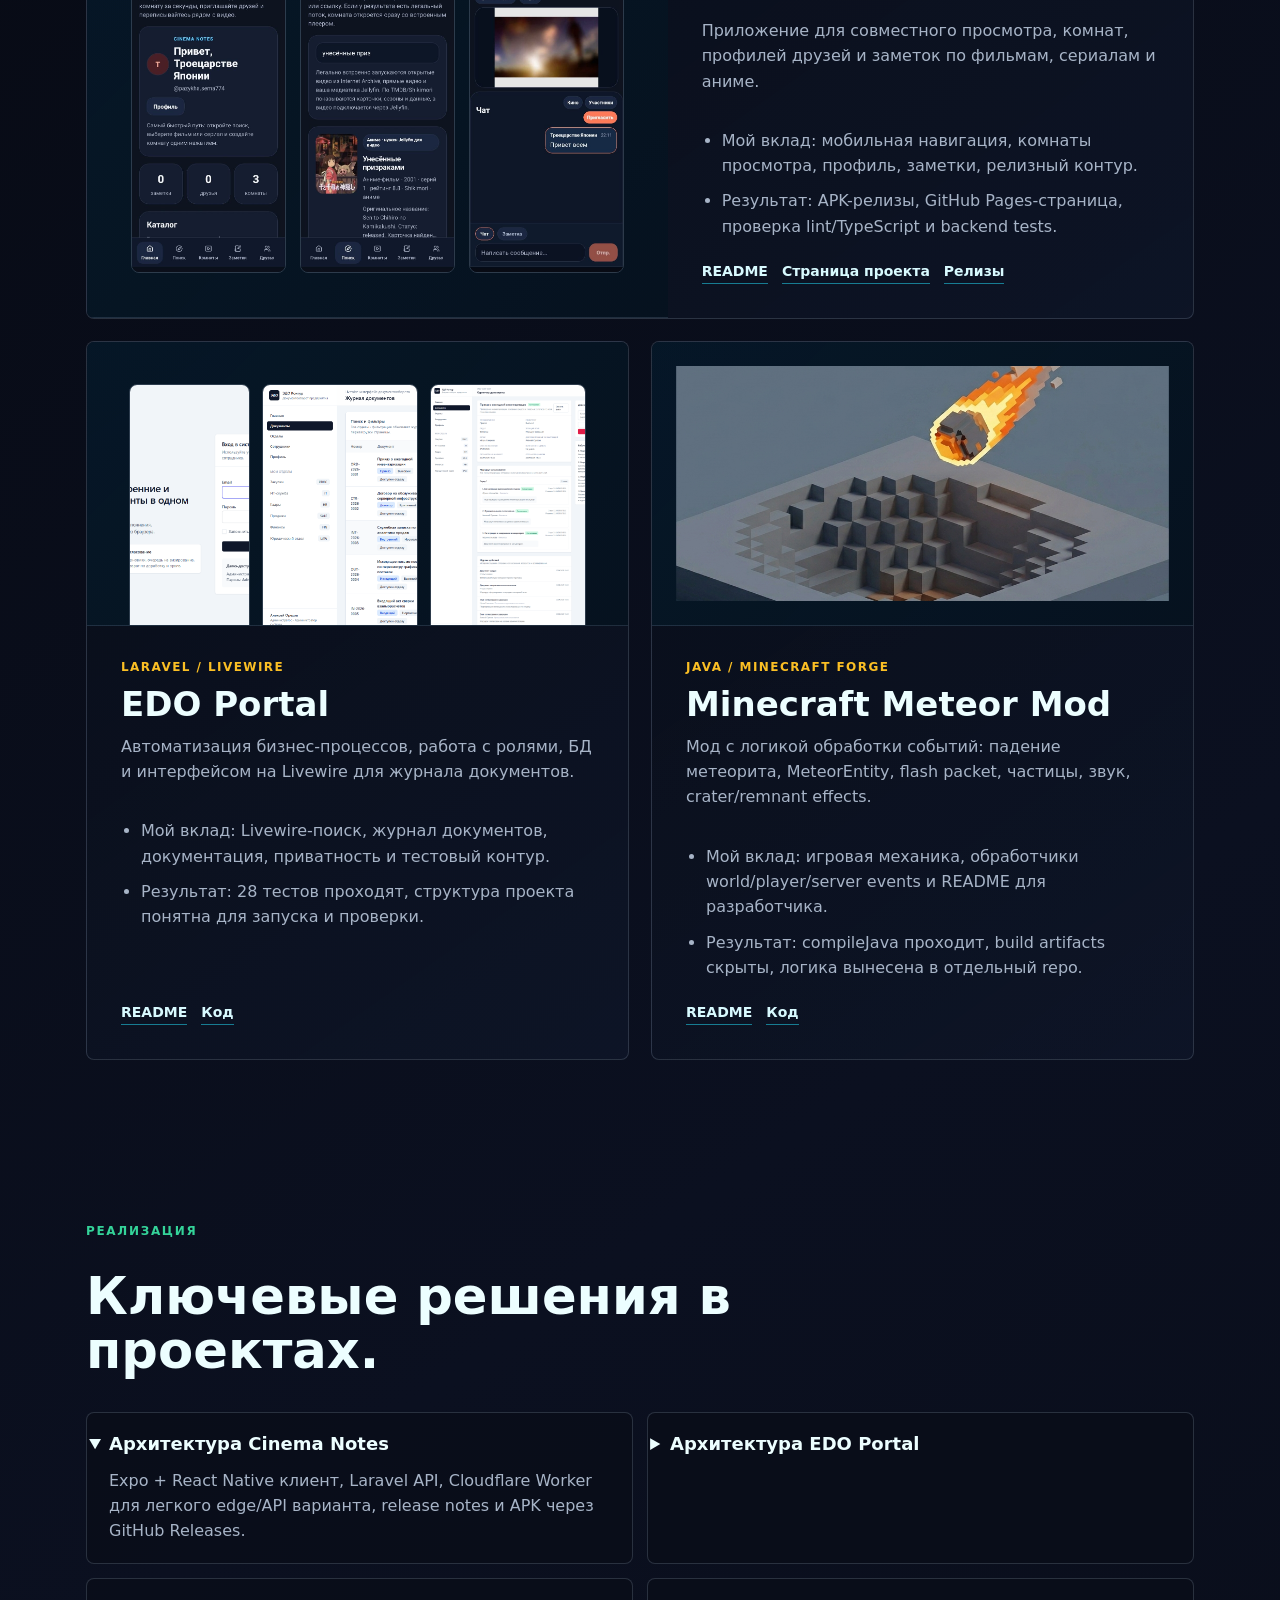
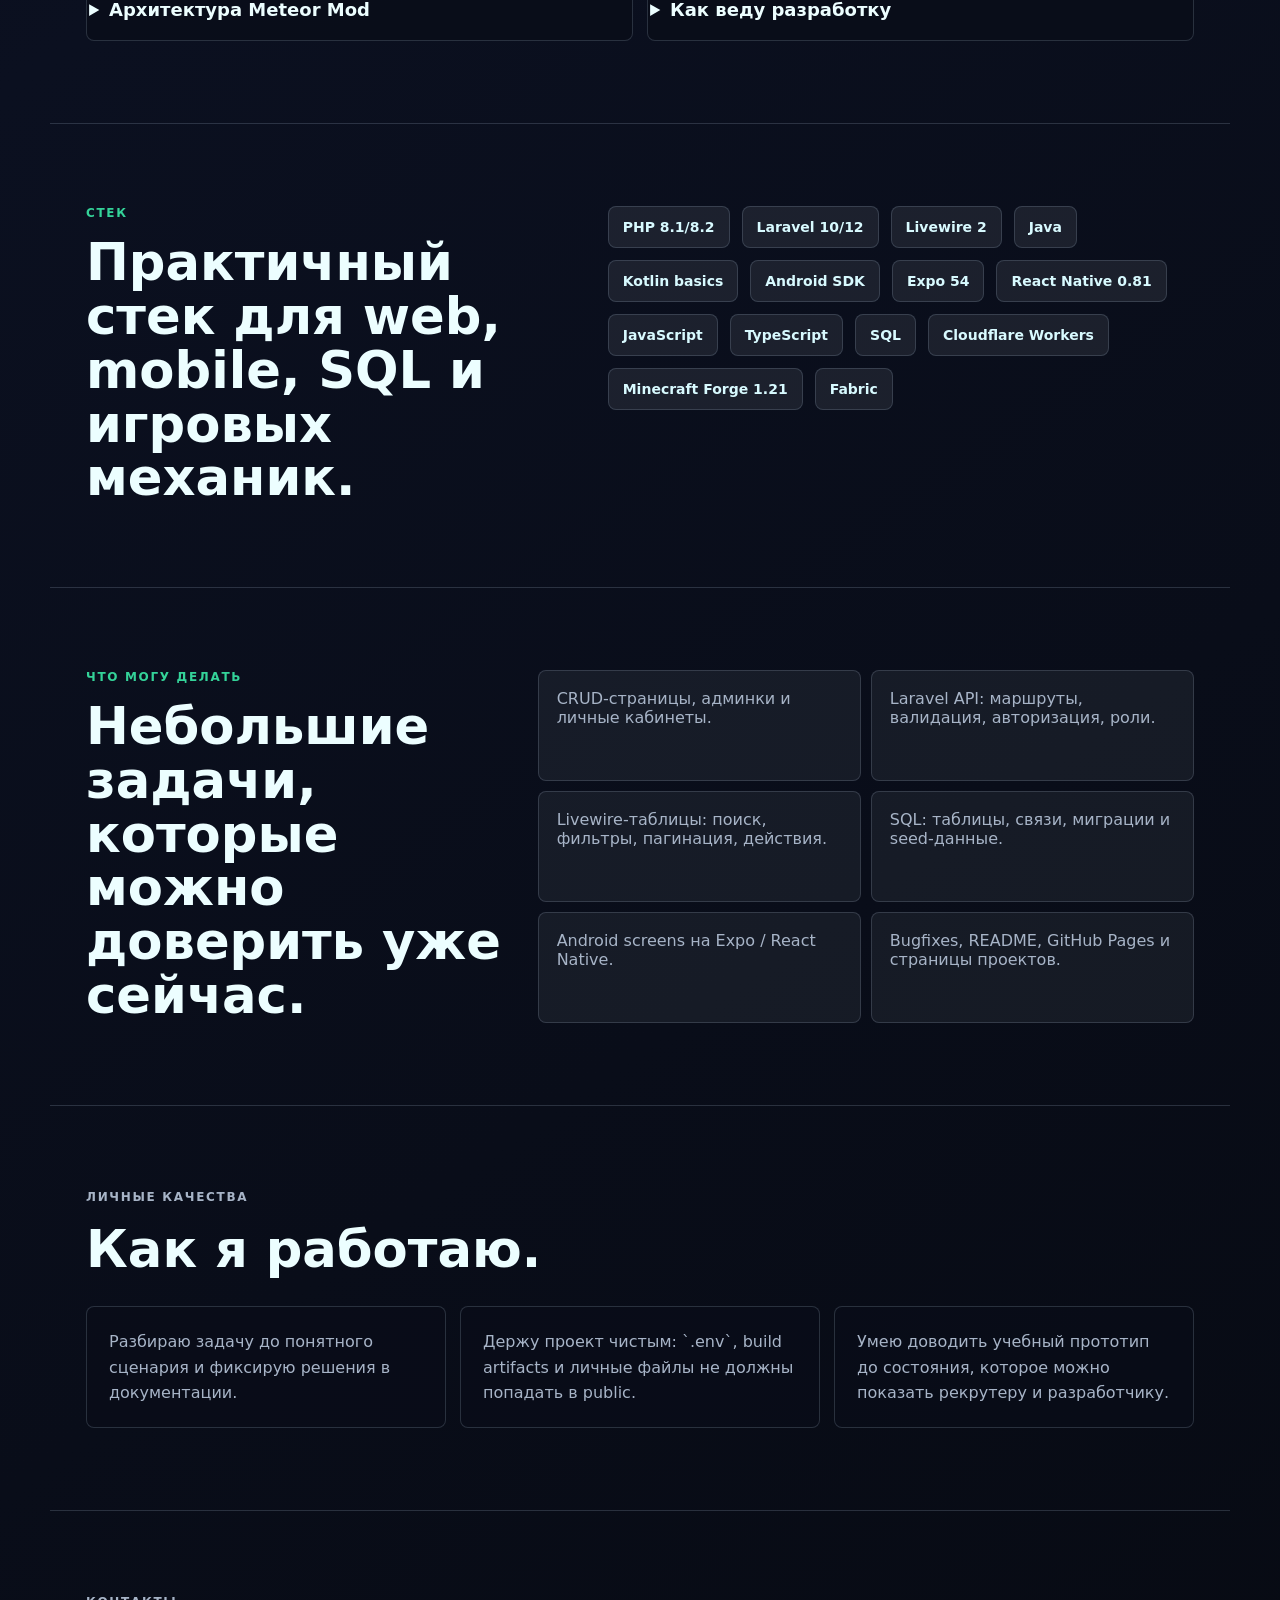
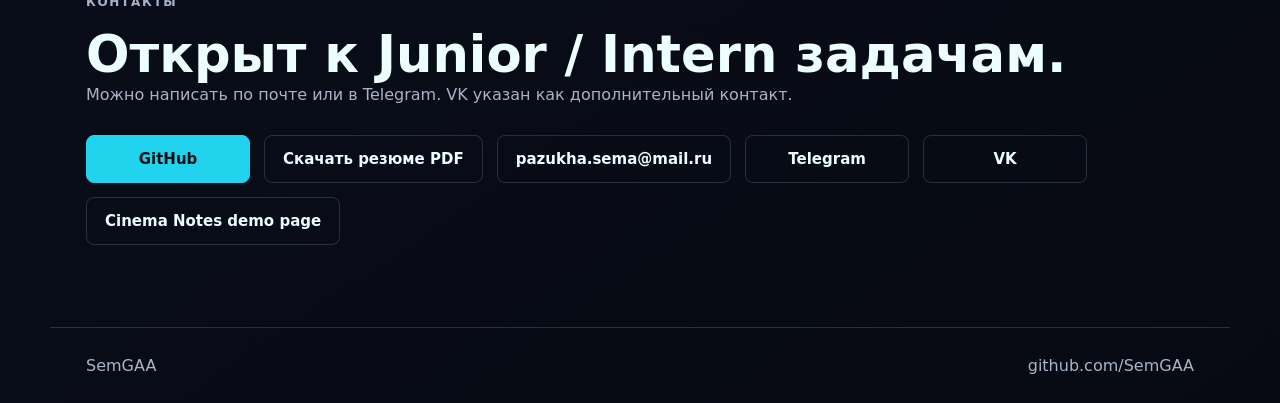
==== commit 4fbeff21: "Add resume and EDO screenshots to portfolio" ====
--- a/index.html
+++ b/index.html
@@ -17,6 +17,7 @@
         <a href="#projects">Проекты</a>
         <a href="#details">Реализация</a>
         <a href="#stack">Стек</a>
+        <a href="#paid-work">Услуги</a>
         <a href="#contact">Контакты</a>
       </nav>
     </header>
@@ -32,6 +33,7 @@
           </p>
           <div class="hero__actions">
             <a class="button button--primary" href="#projects">Смотреть проекты</a>
+            <a class="button" href="./assets/semgaa-resume.pdf">Скачать резюме PDF</a>
             <a class="button" href="https://github.com/SemGAA">GitHub профиль</a>
           </div>
         </div>
@@ -120,7 +122,11 @@
 
           <article class="project">
             <a class="project__media" href="https://github.com/SemGAA/edo-portal#readme">
-              <img class="project__image project__image--dashboard" src="./assets/edo-documents.png" alt="EDO Portal журнал документов" loading="lazy" />
+              <div class="screen-strip" aria-label="Скриншоты EDO Portal">
+                <img src="./assets/edo-login.png" alt="EDO Portal экран входа" loading="lazy" />
+                <img src="./assets/edo-documents.png" alt="EDO Portal журнал документов" loading="lazy" />
+                <img src="./assets/edo-document-card.png" alt="EDO Portal карточка документа" loading="lazy" />
+              </div>
             </a>
             <div class="project__body">
               <span>Laravel / Livewire</span>
@@ -225,6 +231,21 @@
         </div>
       </section>
 
+      <section id="paid-work" class="section paid-work">
+        <div>
+          <p class="eyebrow">Что могу делать</p>
+          <h2>Небольшие задачи, которые можно доверить уже сейчас.</h2>
+        </div>
+        <div class="paid-work__list">
+          <p>CRUD-страницы, админки и личные кабинеты.</p>
+          <p>Laravel API: маршруты, валидация, авторизация, роли.</p>
+          <p>Livewire-таблицы: поиск, фильтры, пагинация, действия.</p>
+          <p>SQL: таблицы, связи, миграции и seed-данные.</p>
+          <p>Android screens на Expo / React Native.</p>
+          <p>Bugfixes, README, GitHub Pages и страницы проектов.</p>
+        </div>
+      </section>
+
       <section class="section qualities">
         <p class="eyebrow">Личные качества</p>
         <h2>Как я работаю.</h2>
@@ -243,6 +264,7 @@
         </p>
         <div class="contact__links">
           <a class="button button--primary" href="https://github.com/SemGAA">GitHub</a>
+          <a class="button" href="./assets/semgaa-resume.pdf">Скачать резюме PDF</a>
           <a class="button" href="mailto:pazukha.sema%40mail.ru">pazukha.sema@mail.ru</a>
           <a class="button" href="https://t.me/HelpHelsing" target="_blank" rel="noreferrer">Telegram</a>
           <a class="button" href="https://vk.com/semyonat" target="_blank" rel="noreferrer">VK</a>
--- a/styles.css
+++ b/styles.css
@@ -414,6 +414,30 @@
   width: 100%;
 }
 
+.screen-strip {
+  display: grid;
+  gap: 12px;
+  grid-template-columns: 0.78fr 1fr 1fr;
+  height: 100%;
+  padding: 18px;
+  width: 100%;
+}
+
+.screen-strip img {
+  border: 1px solid rgba(148, 163, 184, 0.28);
+  border-radius: 8px;
+  display: block;
+  height: 100%;
+  min-height: 260px;
+  object-fit: cover;
+  object-position: left top;
+  width: 100%;
+}
+
+.screen-strip img:first-child {
+  object-position: center;
+}
+
 .project__body {
   display: flex;
   flex-direction: column;
@@ -485,8 +509,30 @@
 }
 
 .qualities,
+.paid-work,
 .contact {
   border-top: 1px solid var(--line);
+}
+
+.paid-work {
+  display: grid;
+  gap: 32px;
+  grid-template-columns: minmax(0, 0.78fr) minmax(0, 1.22fr);
+}
+
+.paid-work__list {
+  display: grid;
+  gap: 10px;
+  grid-template-columns: repeat(2, minmax(0, 1fr));
+}
+
+.paid-work__list p {
+  background: rgba(236, 254, 255, 0.06);
+  border: 1px solid var(--line);
+  border-radius: 8px;
+  color: var(--muted);
+  margin: 0;
+  padding: 18px;
 }
 
 .qualities__list {
@@ -554,6 +600,7 @@
   .projects,
   .proof,
   .stack,
+  .paid-work,
   .qualities__list,
   .detail-grid {
     grid-template-columns: 1fr;
@@ -614,6 +661,16 @@
     padding: 12px;
   }
 
+  .screen-strip,
+  .paid-work__list {
+    grid-template-columns: 1fr;
+  }
+
+  .screen-strip img {
+    max-height: 300px;
+    min-height: 220px;
+  }
+
   .metrics {
     grid-template-columns: 1fr;
   }
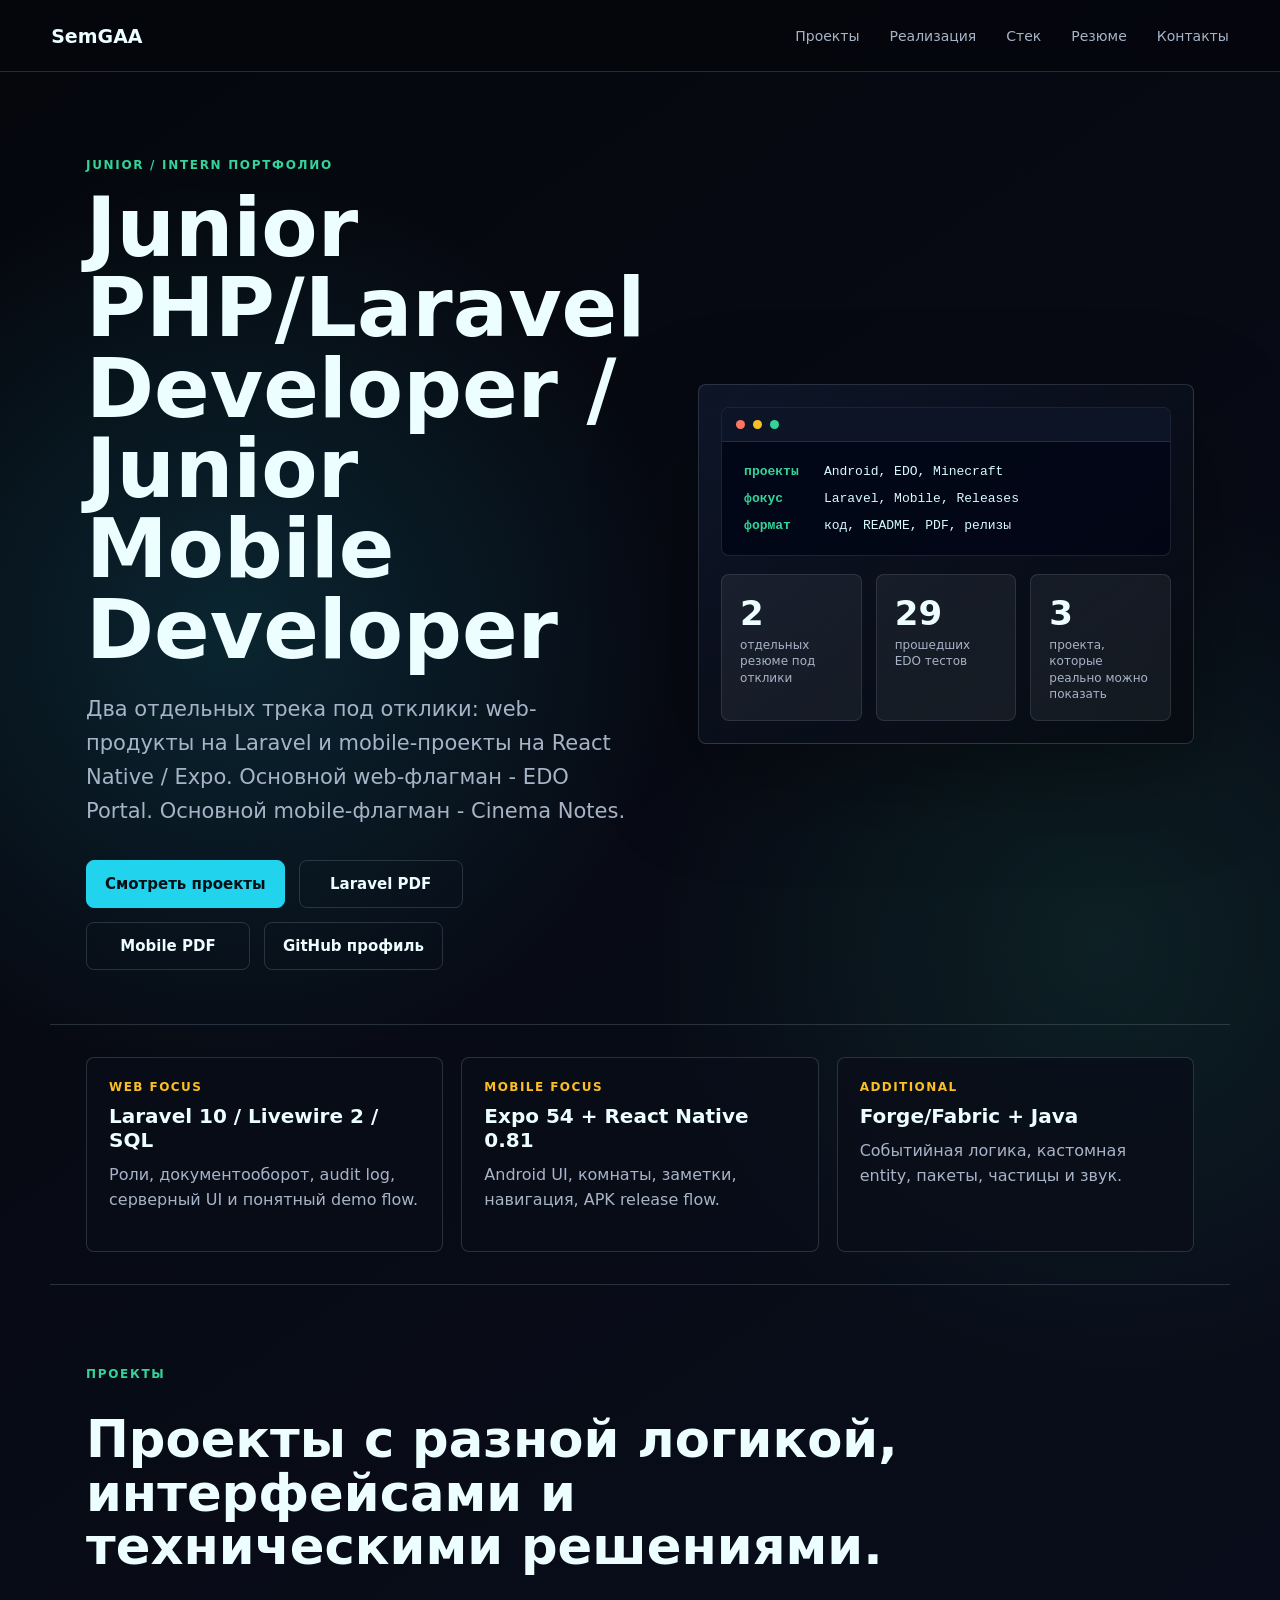
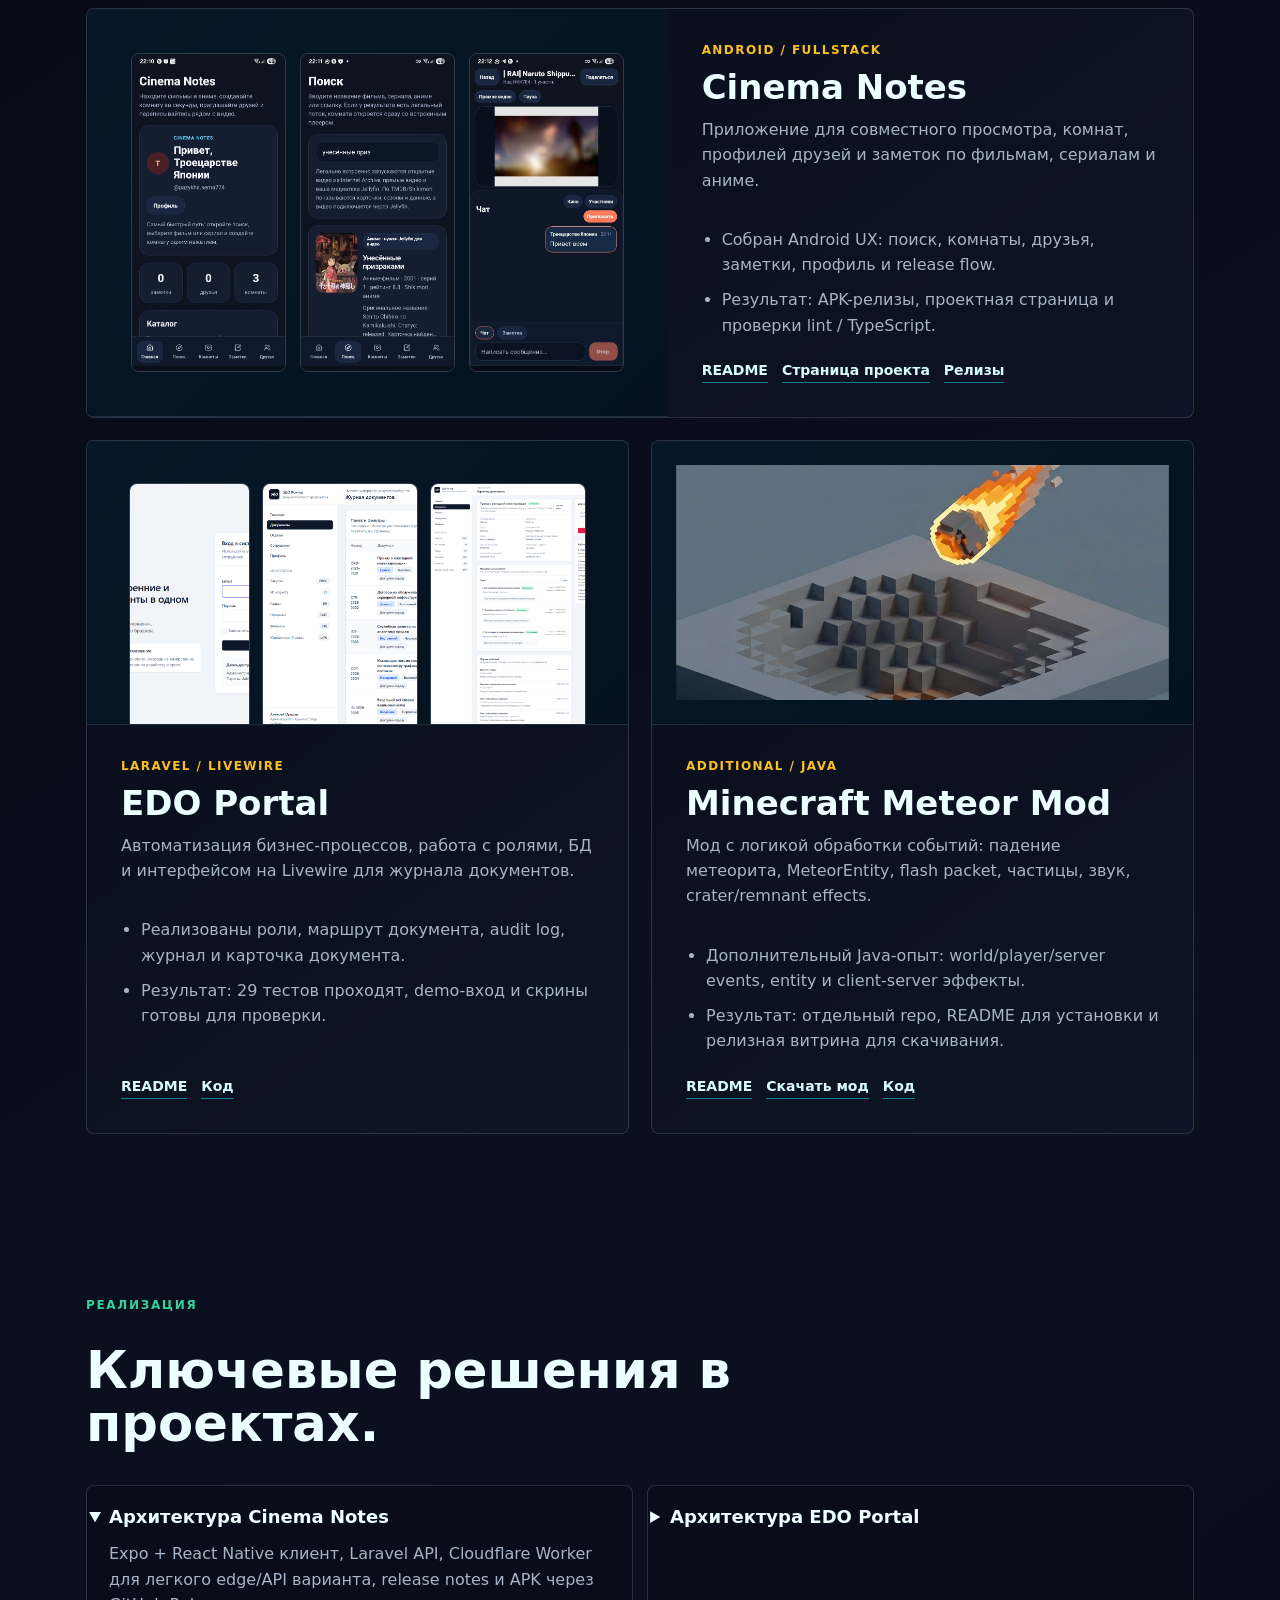
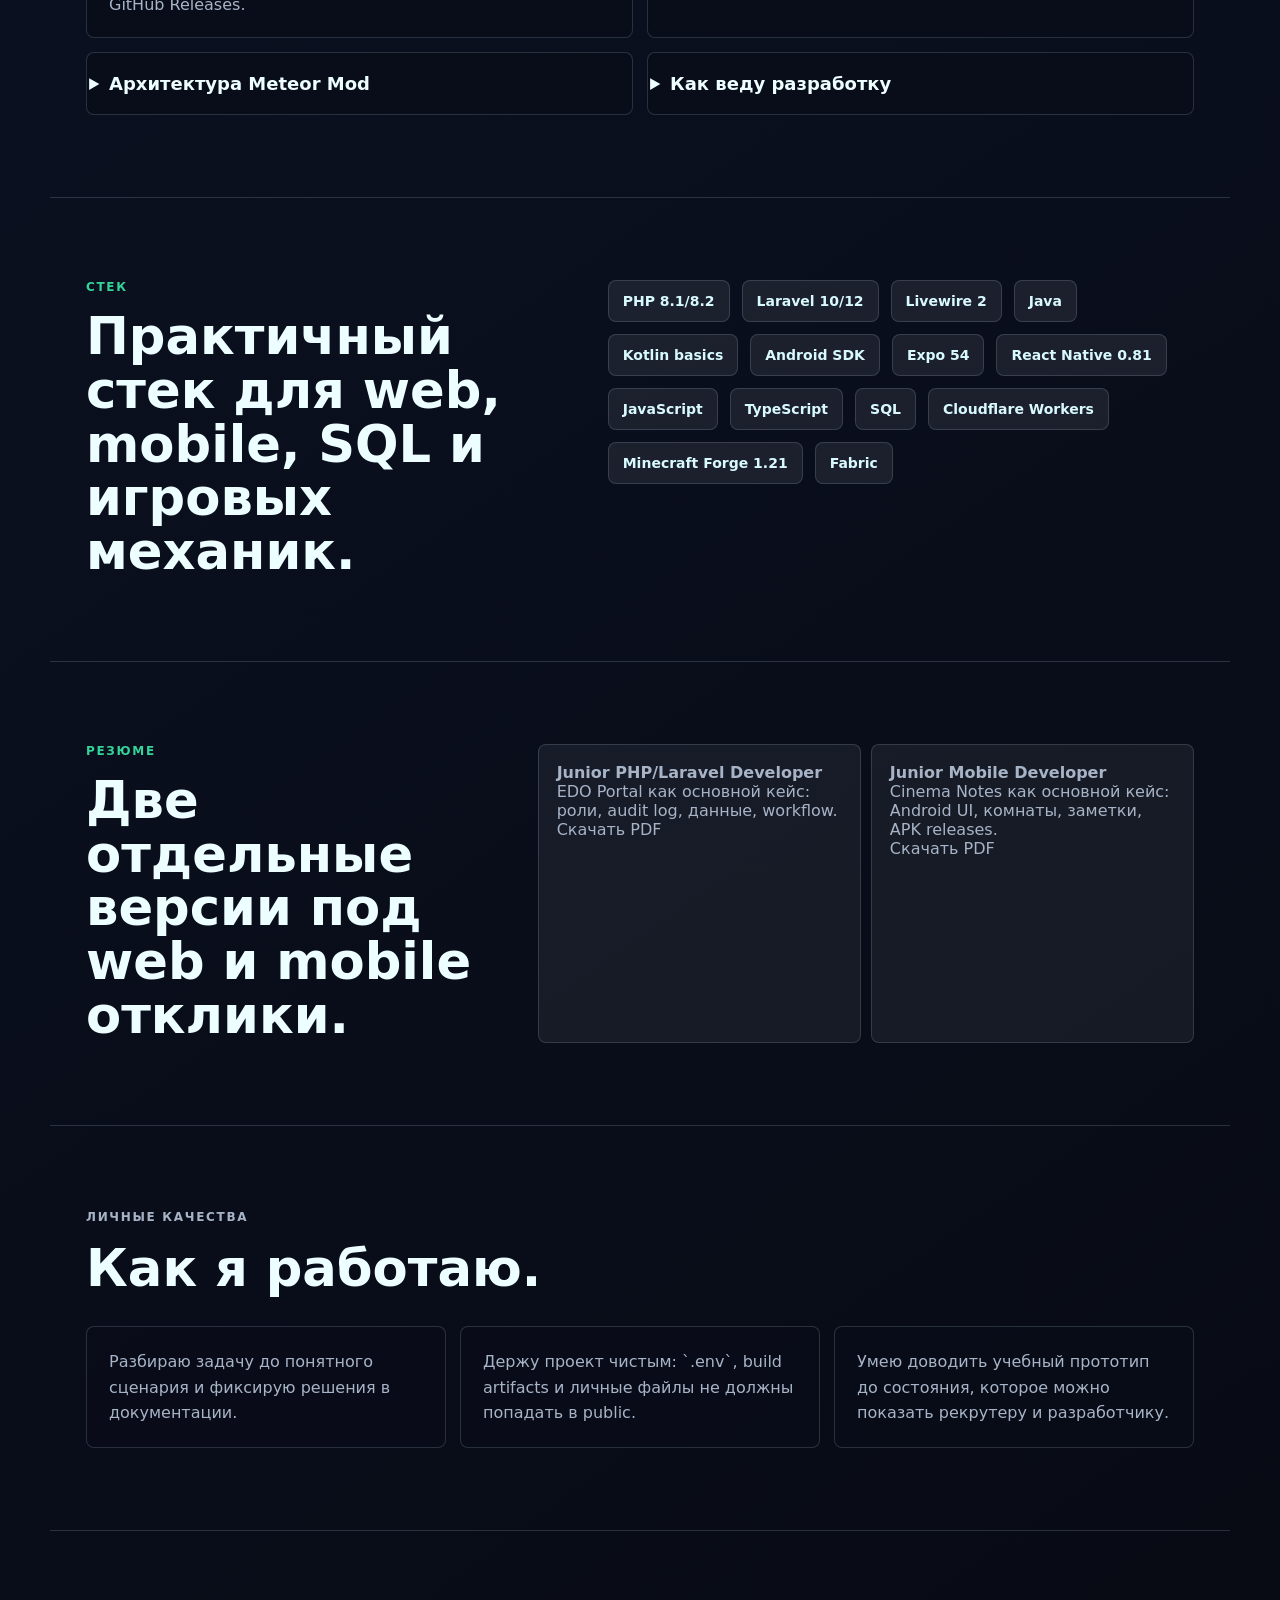
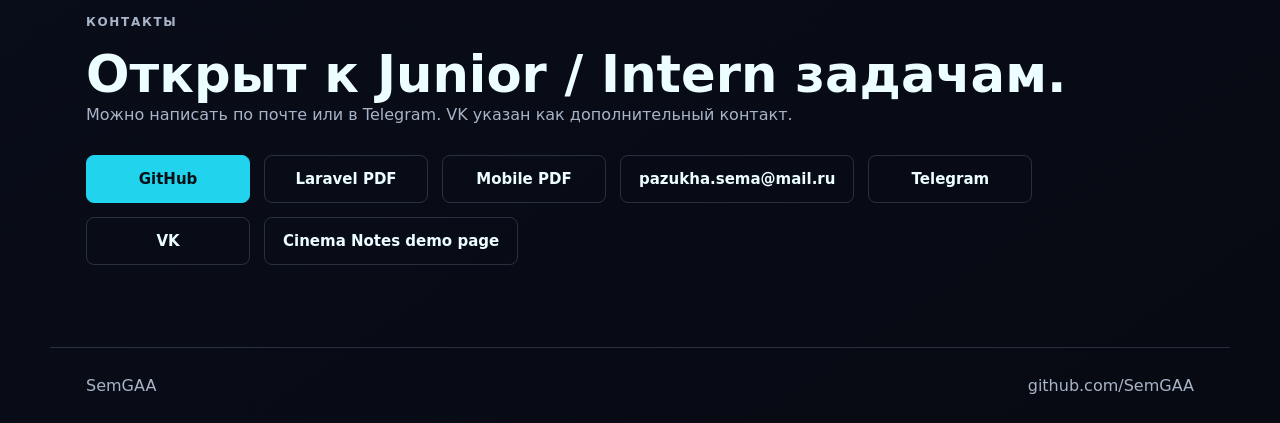
==== commit b007f3d4: "Split portfolio resumes by specialization" ====
--- a/index.html
+++ b/index.html
@@ -3,10 +3,10 @@
   <head>
     <meta charset="utf-8" />
     <meta name="viewport" content="width=device-width, initial-scale=1" />
-    <title>SemGAA - Fullstack Developer & Android Enthusiast</title>
+    <title>SemGAA - Junior PHP/Laravel Developer | Junior Mobile Developer</title>
     <meta
       name="description"
-      content="Portfolio SemGAA: Android, Laravel, Livewire, Java, Minecraft Forge/Fabric, SQL and business automation projects."
+      content="Portfolio SemGAA: two focused tracks for Junior PHP/Laravel and Junior Mobile roles, with EDO Portal and Cinema Notes as flagship projects."
     />
     <link rel="stylesheet" href="./styles.css" />
   </head>
@@ -17,7 +17,7 @@
         <a href="#projects">Проекты</a>
         <a href="#details">Реализация</a>
         <a href="#stack">Стек</a>
-        <a href="#paid-work">Услуги</a>
+        <a href="#resume-tracks">Резюме</a>
         <a href="#contact">Контакты</a>
       </nav>
     </header>
@@ -26,14 +26,15 @@
       <section class="hero">
         <div class="hero__content">
           <p class="eyebrow">Junior / Intern портфолио</p>
-          <h1>Fullstack Developer & Android Enthusiast</h1>
+          <h1>Junior PHP/Laravel Developer / Junior Mobile Developer</h1>
           <p class="lead">
-            Специализируюсь на автоматизации процессов и нестандартных решениях:
-            от Android-приложений и Laravel-порталов до игровых механик на Forge/Fabric.
+            Два отдельных трека под отклики: web-продукты на Laravel и mobile-проекты на React Native / Expo.
+            Основной web-флагман - EDO Portal. Основной mobile-флагман - Cinema Notes.
           </p>
           <div class="hero__actions">
             <a class="button button--primary" href="#projects">Смотреть проекты</a>
-            <a class="button" href="./assets/semgaa-resume.pdf">Скачать резюме PDF</a>
+            <a class="button" href="./assets/semyon-pazukha-junior-php-laravel.pdf">Laravel PDF</a>
+            <a class="button" href="./assets/semyon-pazukha-junior-mobile.pdf">Mobile PDF</a>
             <a class="button" href="https://github.com/SemGAA">GitHub профиль</a>
           </div>
         </div>
@@ -47,22 +48,22 @@
             </div>
             <div class="terminal__body">
               <p><b>проекты</b> Android, EDO, Minecraft</p>
-              <p><b>стек</b> PHP, Java, JS, SQL</p>
-              <p><b>формат</b> код, README, релизы</p>
+              <p><b>фокус</b> Laravel, Mobile, Releases</p>
+              <p><b>формат</b> код, README, PDF, релизы</p>
             </div>
           </div>
           <dl class="metrics">
             <div>
+              <dt>2</dt>
+              <dd>отдельных резюме под отклики</dd>
+            </div>
+            <div>
+              <dt>29</dt>
+              <dd>прошедших EDO тестов</dd>
+            </div>
+            <div>
               <dt>3</dt>
-              <dd>флагманских проекта</dd>
-            </div>
-            <div>
-              <dt>47</dt>
-              <dd>пройденных backend/EDO тестов</dd>
-            </div>
-            <div>
-              <dt>5</dt>
-              <dd>публичных репозиториев без шума</dd>
+              <dd>проекта, которые реально можно показать</dd>
             </div>
           </dl>
         </aside>
@@ -70,19 +71,19 @@
 
       <section class="proof section" aria-label="Короткие факты">
         <div>
-          <span>Android</span>
+          <span>Web focus</span>
+          <strong>Laravel 10 / Livewire 2 / SQL</strong>
+          <p>Роли, документооборот, audit log, серверный UI и понятный demo flow.</p>
+        </div>
+        <div>
+          <span>Mobile focus</span>
           <strong>Expo 54 + React Native 0.81</strong>
-          <p>Мобильный UX, релизы APK, безопасная работа с источниками видео.</p>
-        </div>
-        <div>
-          <span>Backend</span>
-          <strong>Laravel 12 / Laravel 10</strong>
-          <p>API, авторизация, роли, документы, SQL-модели и тесты.</p>
-        </div>
-        <div>
-          <span>Игровая логика</span>
+          <p>Android UI, комнаты, заметки, навигация, APK release flow.</p>
+        </div>
+        <div>
+          <span>Additional</span>
           <strong>Forge/Fabric + Java</strong>
-          <p>World/player/server events, кастомная entity, пакеты, частицы и звук.</p>
+          <p>Событийная логика, кастомная entity, пакеты, частицы и звук.</p>
         </div>
       </section>
 
@@ -109,8 +110,8 @@
                 по фильмам, сериалам и аниме.
               </p>
               <ul>
-                <li>Мой вклад: мобильная навигация, комнаты просмотра, профиль, заметки, релизный контур.</li>
-                <li>Результат: APK-релизы, GitHub Pages-страница, проверка lint/TypeScript и backend tests.</li>
+                <li>Собран Android UX: поиск, комнаты, друзья, заметки, профиль и release flow.</li>
+                <li>Результат: APK-релизы, проектная страница и проверки lint / TypeScript.</li>
               </ul>
               <div class="project__links">
                 <a href="https://github.com/SemGAA/Program_kinp#readme">README</a>
@@ -136,8 +137,8 @@
                 на Livewire для журнала документов.
               </p>
               <ul>
-                <li>Мой вклад: Livewire-поиск, журнал документов, документация, приватность и тестовый контур.</li>
-                <li>Результат: 28 тестов проходят, структура проекта понятна для запуска и проверки.</li>
+                <li>Реализованы роли, маршрут документа, audit log, журнал и карточка документа.</li>
+                <li>Результат: 29 тестов проходят, demo-вход и скрины готовы для проверки.</li>
               </ul>
               <div class="project__links">
                 <a href="https://github.com/SemGAA/edo-portal#readme">README</a>
@@ -151,18 +152,19 @@
               <img class="project__image" src="./assets/meteor-mod.png" alt="Minecraft Meteor Mod метеорит" loading="lazy" />
             </a>
             <div class="project__body">
-              <span>Java / Minecraft Forge</span>
+              <span>Additional / Java</span>
               <h3>Minecraft Meteor Mod</h3>
               <p>
                 Мод с логикой обработки событий: падение метеорита, MeteorEntity,
                 flash packet, частицы, звук, crater/remnant effects.
               </p>
               <ul>
-                <li>Мой вклад: игровая механика, обработчики world/player/server events и README для разработчика.</li>
-                <li>Результат: compileJava проходит, build artifacts скрыты, логика вынесена в отдельный repo.</li>
+                <li>Дополнительный Java-опыт: world/player/server events, entity и client-server эффекты.</li>
+                <li>Результат: отдельный repo, README для установки и релизная витрина для скачивания.</li>
               </ul>
               <div class="project__links">
                 <a href="https://github.com/SemGAA/minecraft-meteor-mod#readme">README</a>
+                <a href="https://github.com/SemGAA/minecraft-meteor-mod/releases/latest">Скачать мод</a>
                 <a href="https://github.com/SemGAA/minecraft-meteor-mod">Код</a>
               </div>
             </div>
@@ -231,18 +233,14 @@
         </div>
       </section>
 
-      <section id="paid-work" class="section paid-work">
-        <div>
-          <p class="eyebrow">Что могу делать</p>
-          <h2>Небольшие задачи, которые можно доверить уже сейчас.</h2>
+      <section id="resume-tracks" class="section paid-work">
+        <div>
+          <p class="eyebrow">Резюме</p>
+          <h2>Две отдельные версии под web и mobile отклики.</h2>
         </div>
         <div class="paid-work__list">
-          <p>CRUD-страницы, админки и личные кабинеты.</p>
-          <p>Laravel API: маршруты, валидация, авторизация, роли.</p>
-          <p>Livewire-таблицы: поиск, фильтры, пагинация, действия.</p>
-          <p>SQL: таблицы, связи, миграции и seed-данные.</p>
-          <p>Android screens на Expo / React Native.</p>
-          <p>Bugfixes, README, GitHub Pages и страницы проектов.</p>
+          <p><strong>Junior PHP/Laravel Developer</strong><br />EDO Portal как основной кейс: роли, audit log, данные, workflow.<br /><a href="./assets/semyon-pazukha-junior-php-laravel.pdf">Скачать PDF</a></p>
+          <p><strong>Junior Mobile Developer</strong><br />Cinema Notes как основной кейс: Android UI, комнаты, заметки, APK releases.<br /><a href="./assets/semyon-pazukha-junior-mobile.pdf">Скачать PDF</a></p>
         </div>
       </section>
 
@@ -264,7 +262,8 @@
         </p>
         <div class="contact__links">
           <a class="button button--primary" href="https://github.com/SemGAA">GitHub</a>
-          <a class="button" href="./assets/semgaa-resume.pdf">Скачать резюме PDF</a>
+          <a class="button" href="./assets/semyon-pazukha-junior-php-laravel.pdf">Laravel PDF</a>
+          <a class="button" href="./assets/semyon-pazukha-junior-mobile.pdf">Mobile PDF</a>
           <a class="button" href="mailto:pazukha.sema%40mail.ru">pazukha.sema@mail.ru</a>
           <a class="button" href="https://t.me/HelpHelsing" target="_blank" rel="noreferrer">Telegram</a>
           <a class="button" href="https://vk.com/semyonat" target="_blank" rel="noreferrer">VK</a>
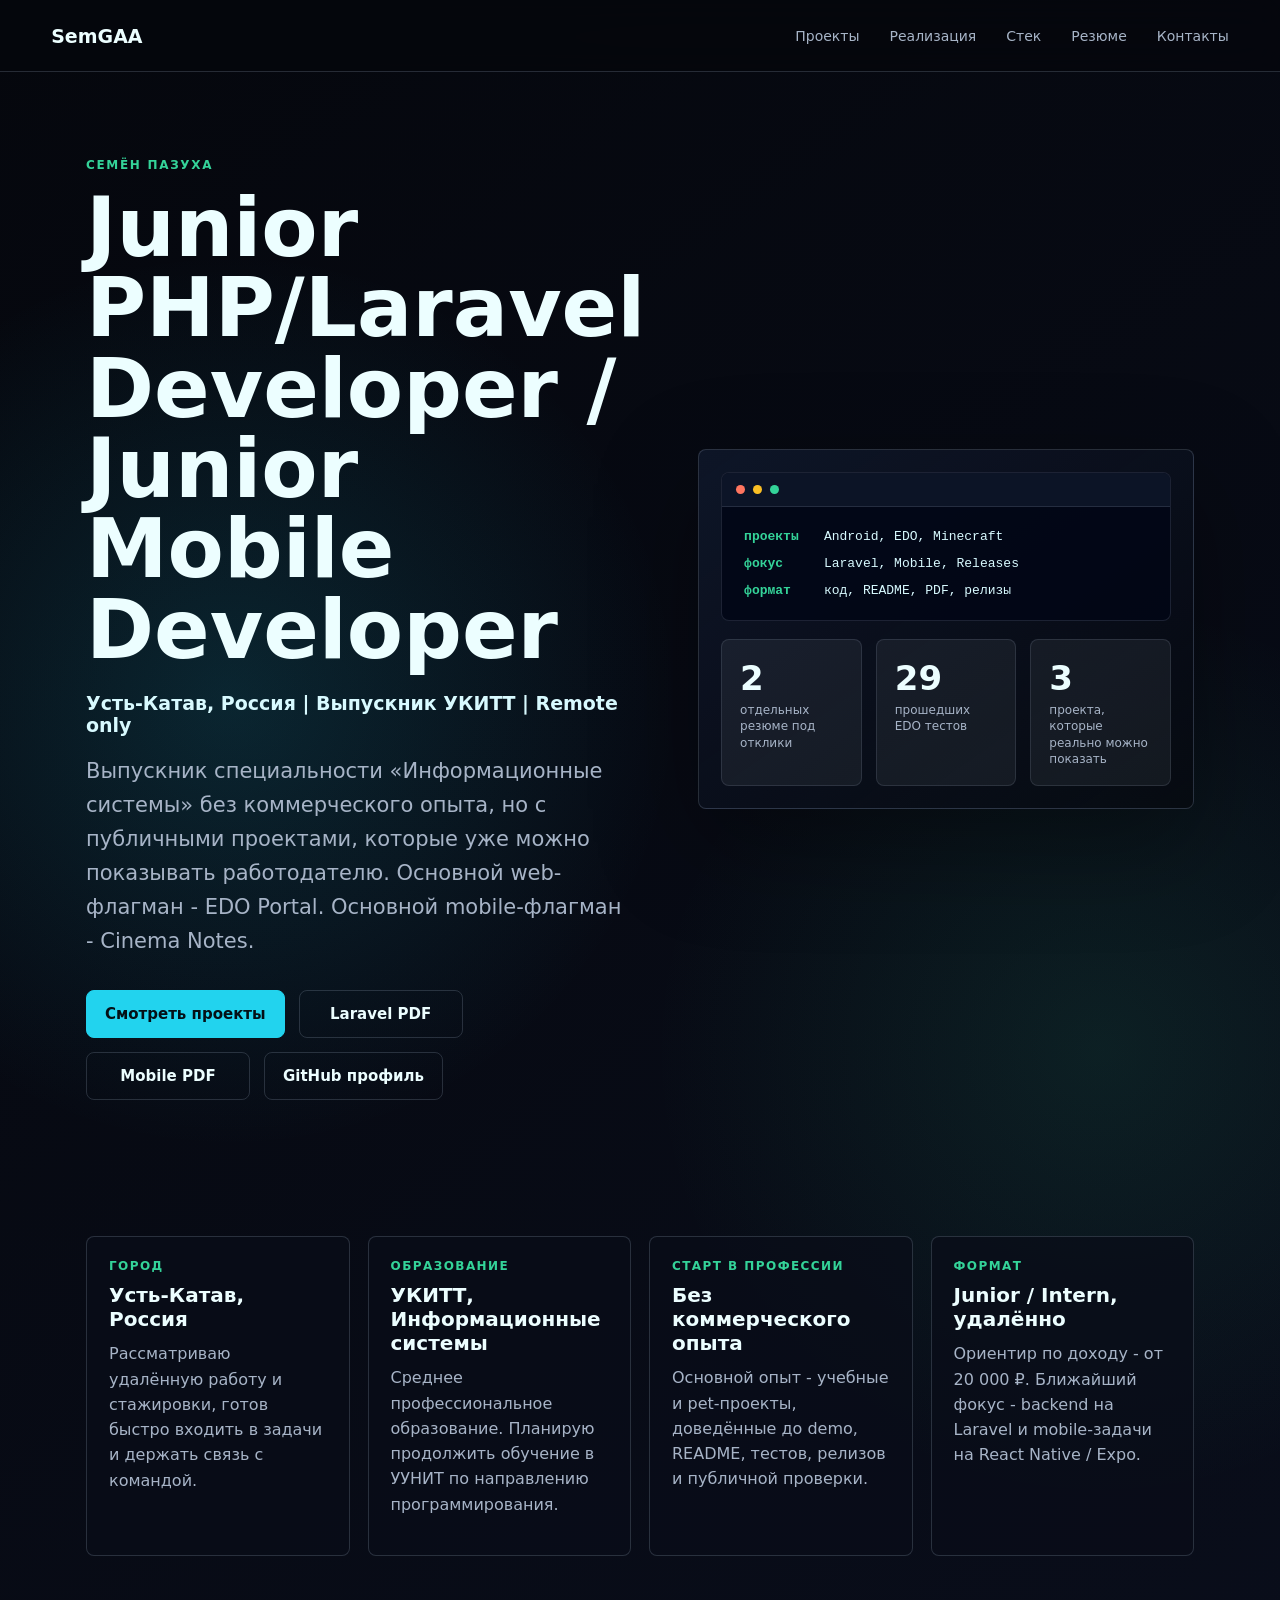
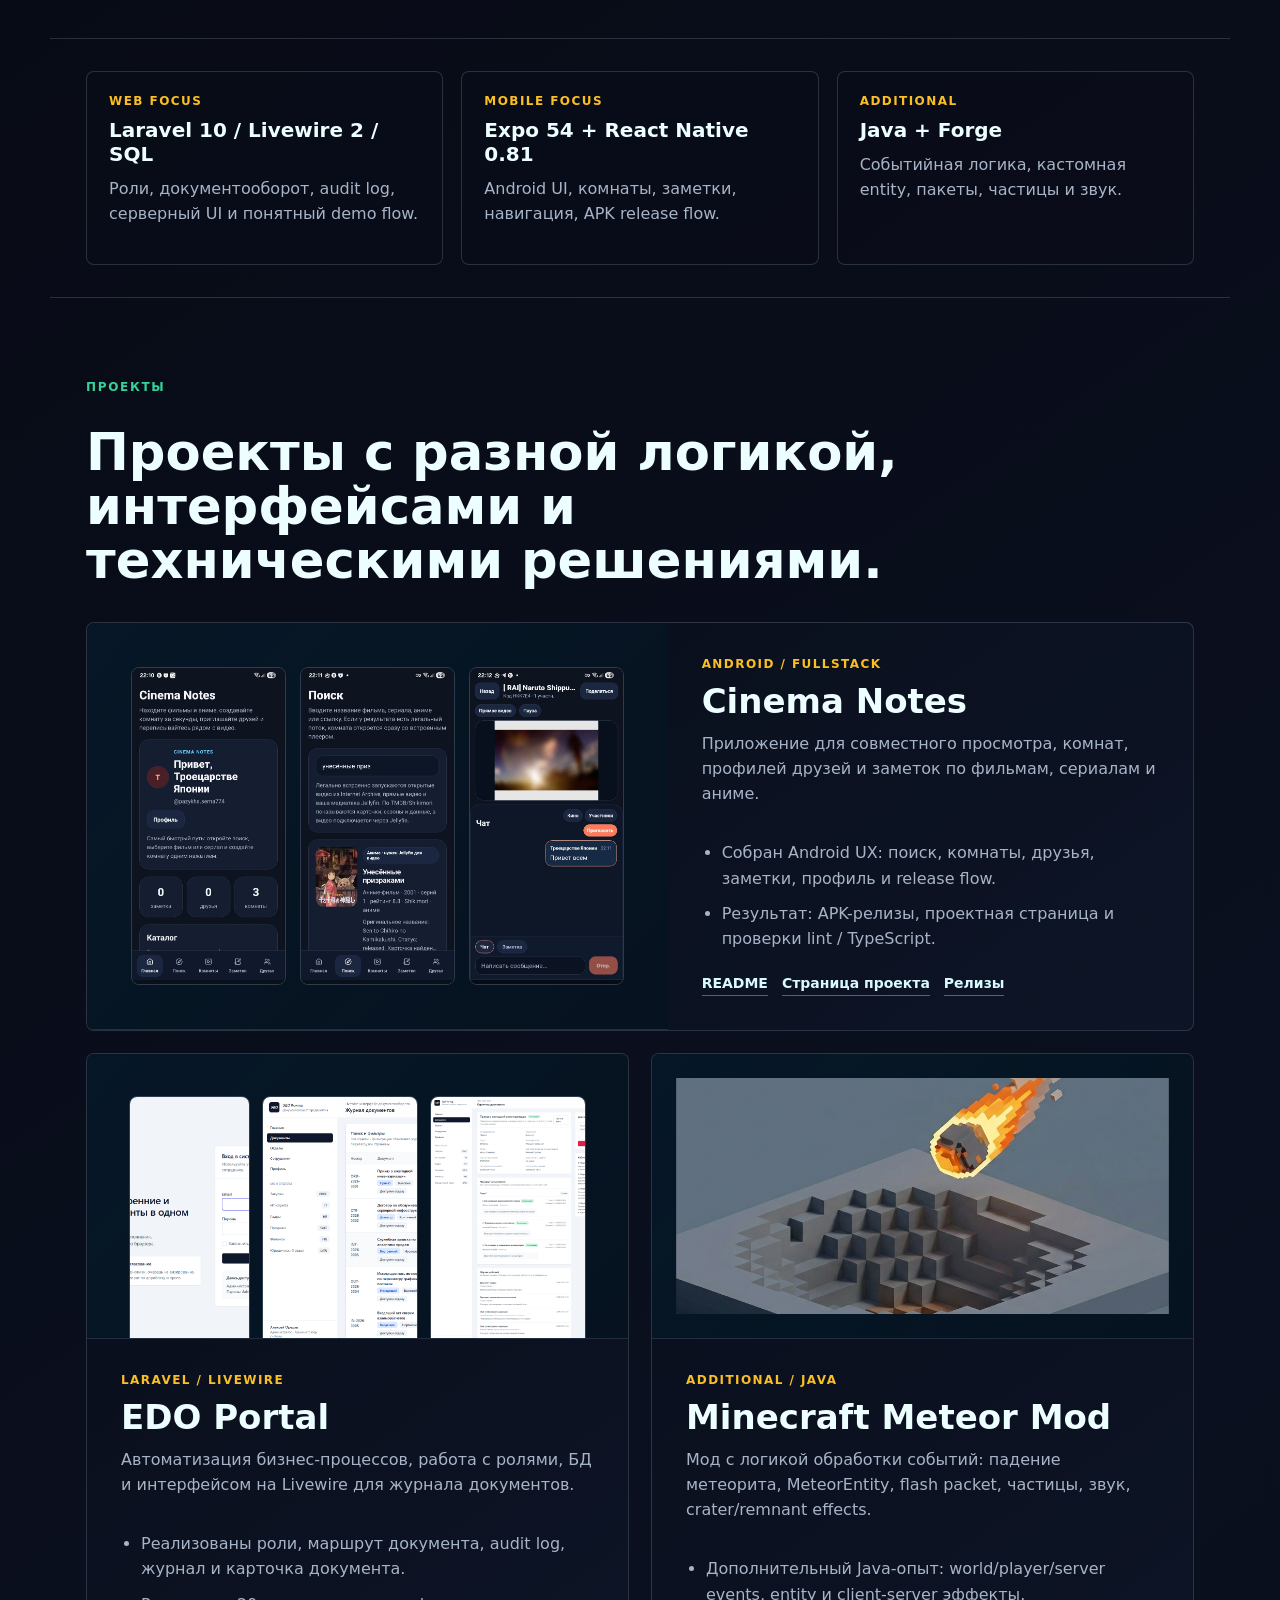
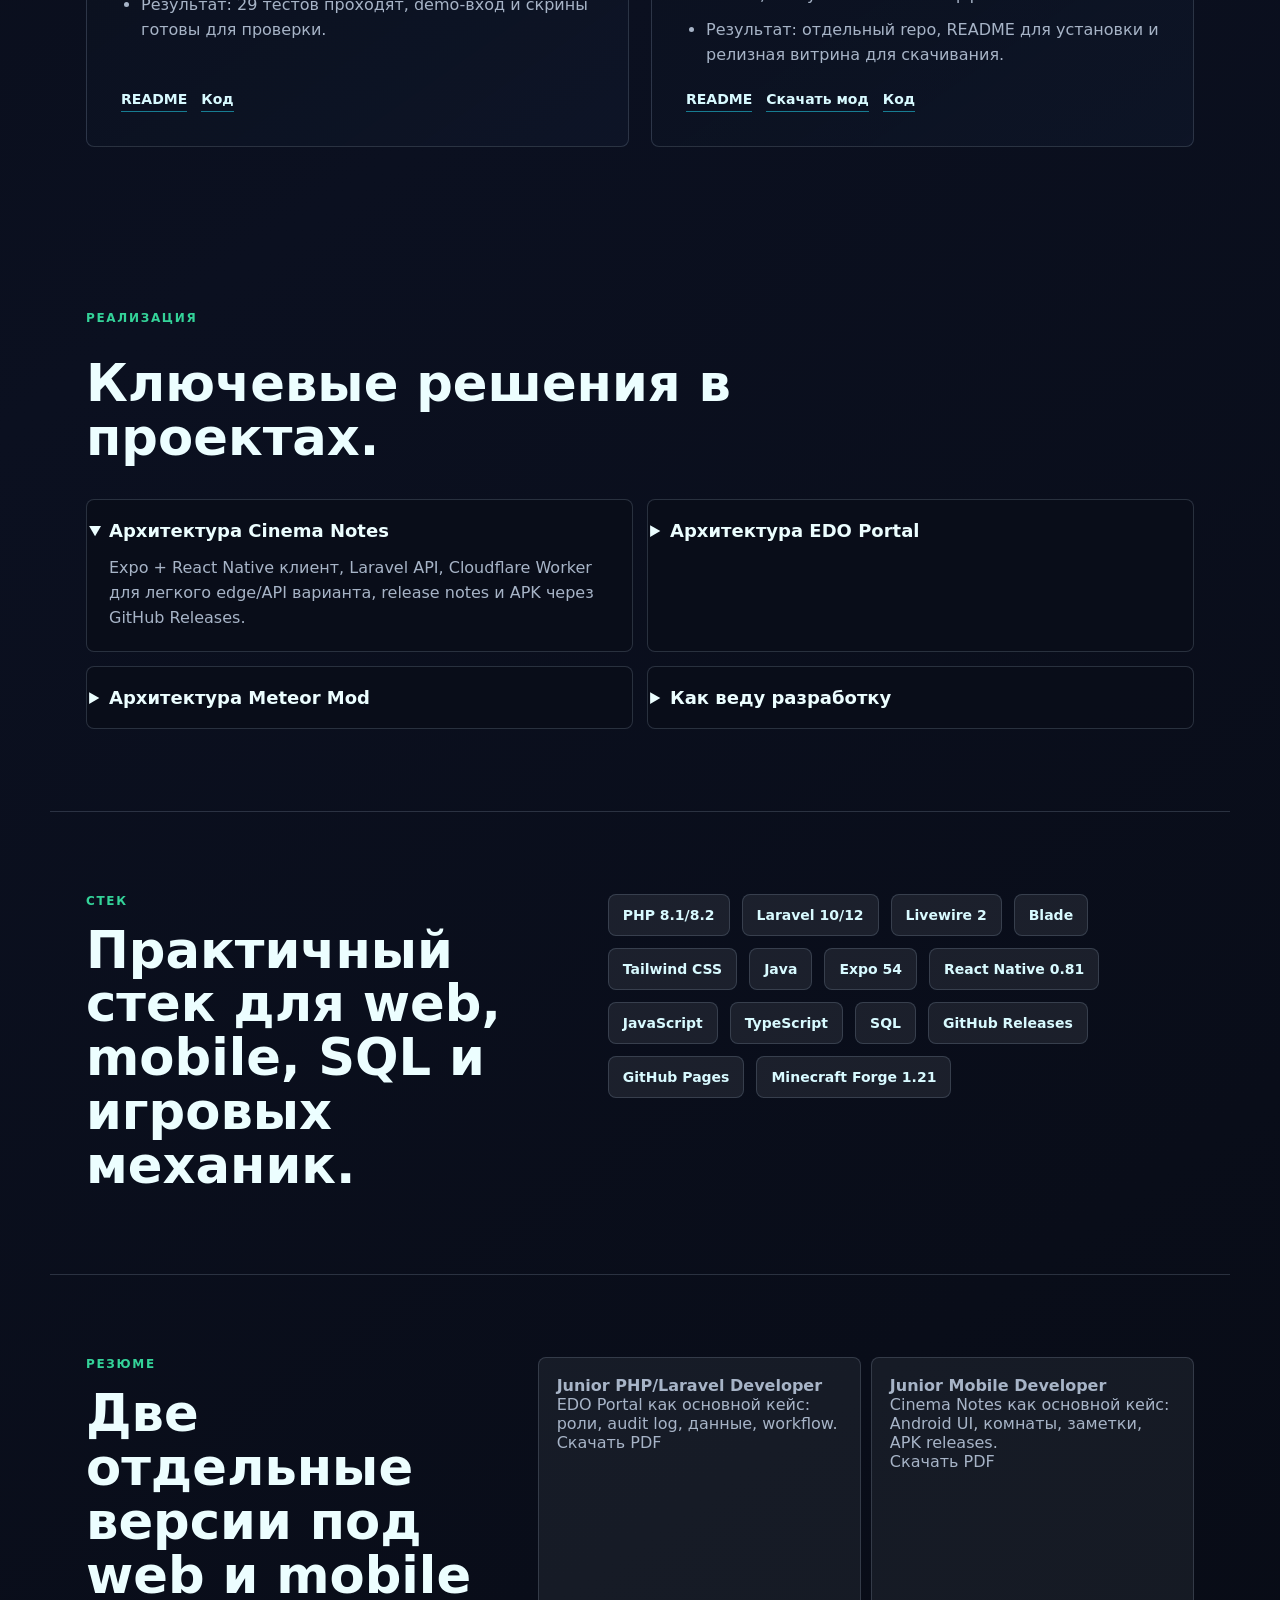
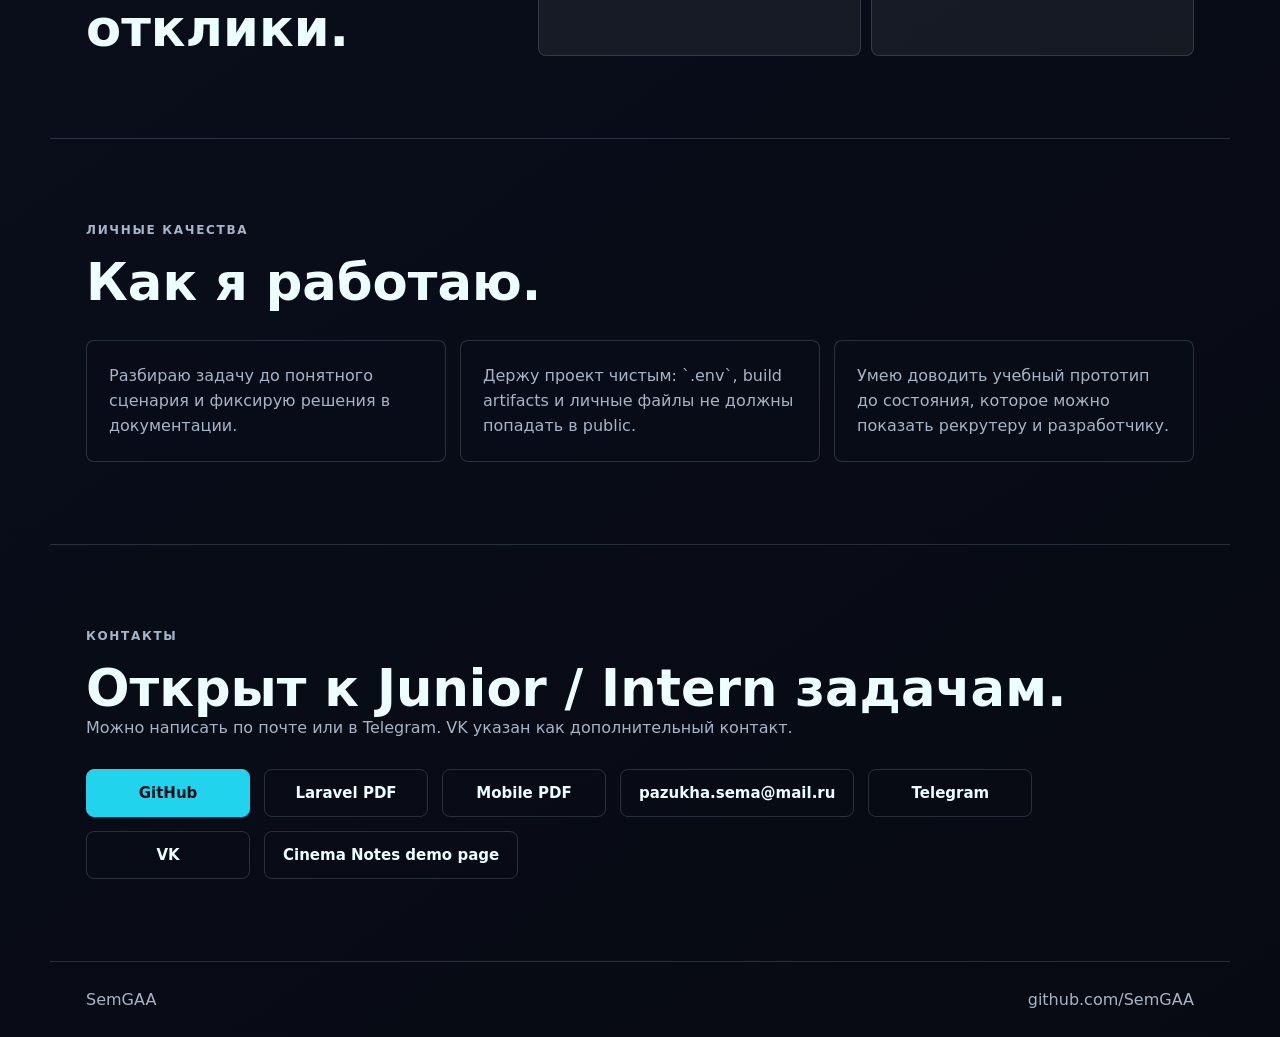
==== commit 96304f5d: "Strengthen employer-facing portfolio and resumes" ====
--- a/index.html
+++ b/index.html
@@ -3,10 +3,10 @@
   <head>
     <meta charset="utf-8" />
     <meta name="viewport" content="width=device-width, initial-scale=1" />
-    <title>SemGAA - Junior PHP/Laravel Developer | Junior Mobile Developer</title>
+    <title>Семён Пазуха | Junior PHP/Laravel Developer | Junior Mobile Developer</title>
     <meta
       name="description"
-      content="Portfolio SemGAA: two focused tracks for Junior PHP/Laravel and Junior Mobile roles, with EDO Portal and Cinema Notes as flagship projects."
+      content="Портфолио Семёна Пазухи: Junior PHP/Laravel Developer и Junior Mobile Developer, с EDO Portal и Cinema Notes как основными проектами."
     />
     <link rel="stylesheet" href="./styles.css" />
   </head>
@@ -25,11 +25,12 @@
     <main id="top">
       <section class="hero">
         <div class="hero__content">
-          <p class="eyebrow">Junior / Intern портфолио</p>
+          <p class="eyebrow">Семён Пазуха</p>
           <h1>Junior PHP/Laravel Developer / Junior Mobile Developer</h1>
+          <p class="hero__roles">Усть-Катав, Россия | Выпускник УКИТТ | Remote only</p>
           <p class="lead">
-            Два отдельных трека под отклики: web-продукты на Laravel и mobile-проекты на React Native / Expo.
-            Основной web-флагман - EDO Portal. Основной mobile-флагман - Cinema Notes.
+            Выпускник специальности «Информационные системы» без коммерческого опыта, но с публичными проектами,
+            которые уже можно показывать работодателю. Основной web-флагман - EDO Portal. Основной mobile-флагман - Cinema Notes.
           </p>
           <div class="hero__actions">
             <a class="button button--primary" href="#projects">Смотреть проекты</a>
@@ -69,6 +70,29 @@
         </aside>
       </section>
 
+      <section class="section intro-facts" aria-label="Краткая информация">
+        <div>
+          <span>Город</span>
+          <strong>Усть-Катав, Россия</strong>
+          <p>Рассматриваю удалённую работу и стажировки, готов быстро входить в задачи и держать связь с командой.</p>
+        </div>
+        <div>
+          <span>Образование</span>
+          <strong>УКИТТ, Информационные системы</strong>
+          <p>Среднее профессиональное образование. Планирую продолжить обучение в УУНИТ по направлению программирования.</p>
+        </div>
+        <div>
+          <span>Старт в профессии</span>
+          <strong>Без коммерческого опыта</strong>
+          <p>Основной опыт - учебные и pet-проекты, доведённые до demo, README, тестов, релизов и публичной проверки.</p>
+        </div>
+        <div>
+          <span>Формат</span>
+          <strong>Junior / Intern, удалённо</strong>
+          <p>Ориентир по доходу - от 20 000 ₽. Ближайший фокус - backend на Laravel и mobile-задачи на React Native / Expo.</p>
+        </div>
+      </section>
+
       <section class="proof section" aria-label="Короткие факты">
         <div>
           <span>Web focus</span>
@@ -82,7 +106,7 @@
         </div>
         <div>
           <span>Additional</span>
-          <strong>Forge/Fabric + Java</strong>
+          <strong>Java + Forge</strong>
           <p>Событийная логика, кастомная entity, пакеты, частицы и звук.</p>
         </div>
       </section>
@@ -164,7 +188,7 @@
               </ul>
               <div class="project__links">
                 <a href="https://github.com/SemGAA/minecraft-meteor-mod#readme">README</a>
-                <a href="https://github.com/SemGAA/minecraft-meteor-mod/releases/latest">Скачать мод</a>
+                <a href="https://github.com/SemGAA/minecraft-meteor-mod/releases/latest/download/tutorialmod-0.0.1.jar">Скачать мод</a>
                 <a href="https://github.com/SemGAA/minecraft-meteor-mod">Код</a>
               </div>
             </div>
@@ -219,17 +243,17 @@
           <span>PHP 8.1/8.2</span>
           <span>Laravel 10/12</span>
           <span>Livewire 2</span>
+          <span>Blade</span>
+          <span>Tailwind CSS</span>
           <span>Java</span>
-          <span>Kotlin basics</span>
-          <span>Android SDK</span>
           <span>Expo 54</span>
           <span>React Native 0.81</span>
           <span>JavaScript</span>
           <span>TypeScript</span>
           <span>SQL</span>
-          <span>Cloudflare Workers</span>
+          <span>GitHub Releases</span>
+          <span>GitHub Pages</span>
           <span>Minecraft Forge 1.21</span>
-          <span>Fabric</span>
         </div>
       </section>
 
--- a/styles.css
+++ b/styles.css
@@ -131,6 +131,13 @@
   max-width: 680px;
 }
 
+.hero__roles {
+  color: #d8faff;
+  font-size: clamp(16px, 2vw, 19px);
+  font-weight: 800;
+  margin-bottom: 18px;
+}
+
 .hero__actions,
 .project__links,
 .contact__links {
@@ -269,6 +276,40 @@
   gap: 16px;
   margin-bottom: 34px;
   max-width: 900px;
+}
+
+.intro-facts {
+  display: grid;
+  gap: 18px;
+  grid-template-columns: repeat(4, minmax(0, 1fr));
+}
+
+.intro-facts div {
+  background: var(--surface);
+  border: 1px solid var(--line);
+  border-radius: 8px;
+  padding: 22px;
+}
+
+.intro-facts span {
+  color: var(--green);
+  display: block;
+  font-size: 12px;
+  font-weight: 850;
+  letter-spacing: 0.12em;
+  margin-bottom: 10px;
+  text-transform: uppercase;
+}
+
+.intro-facts strong {
+  display: block;
+  font-size: 20px;
+  margin-bottom: 10px;
+}
+
+.intro-facts p {
+  color: var(--muted);
+  line-height: 1.58;
 }
 
 .proof {
@@ -598,6 +639,7 @@
   .hero,
   .project--wide,
   .projects,
+  .intro-facts,
   .proof,
   .stack,
   .paid-work,
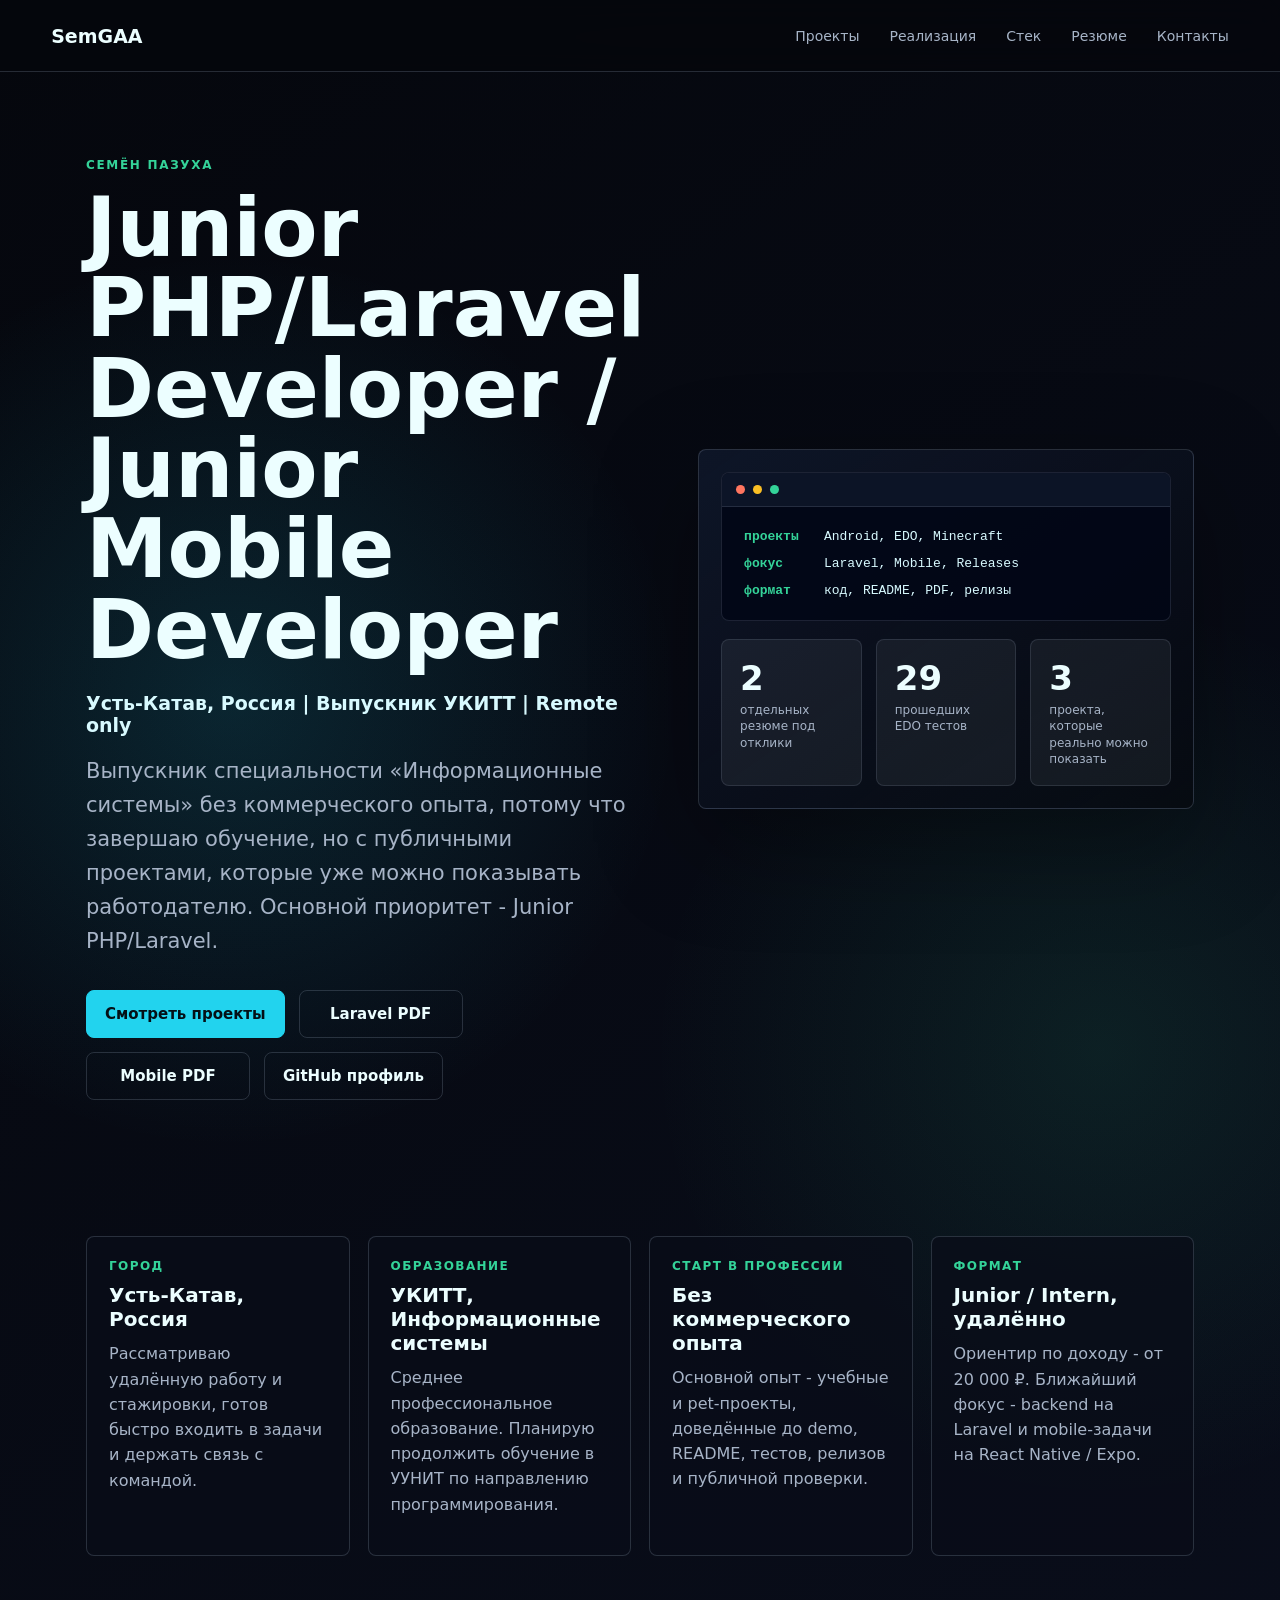
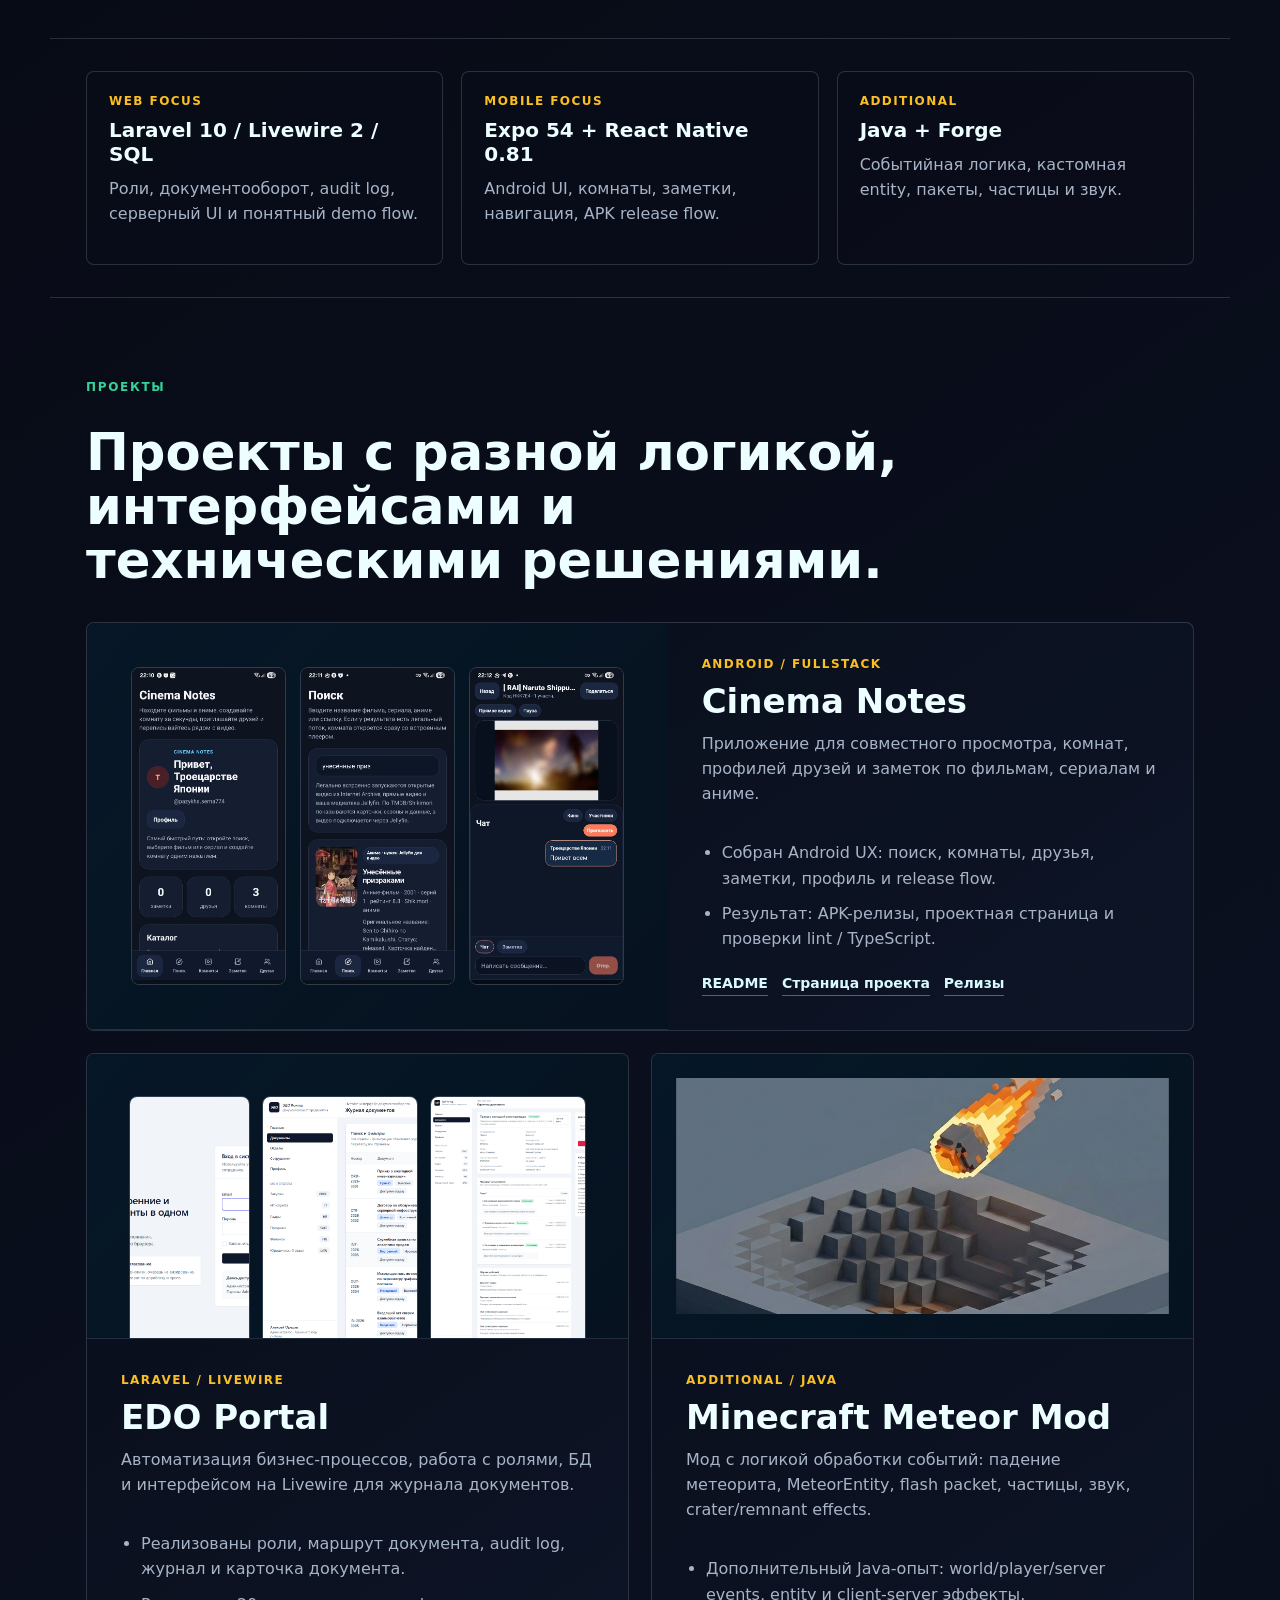
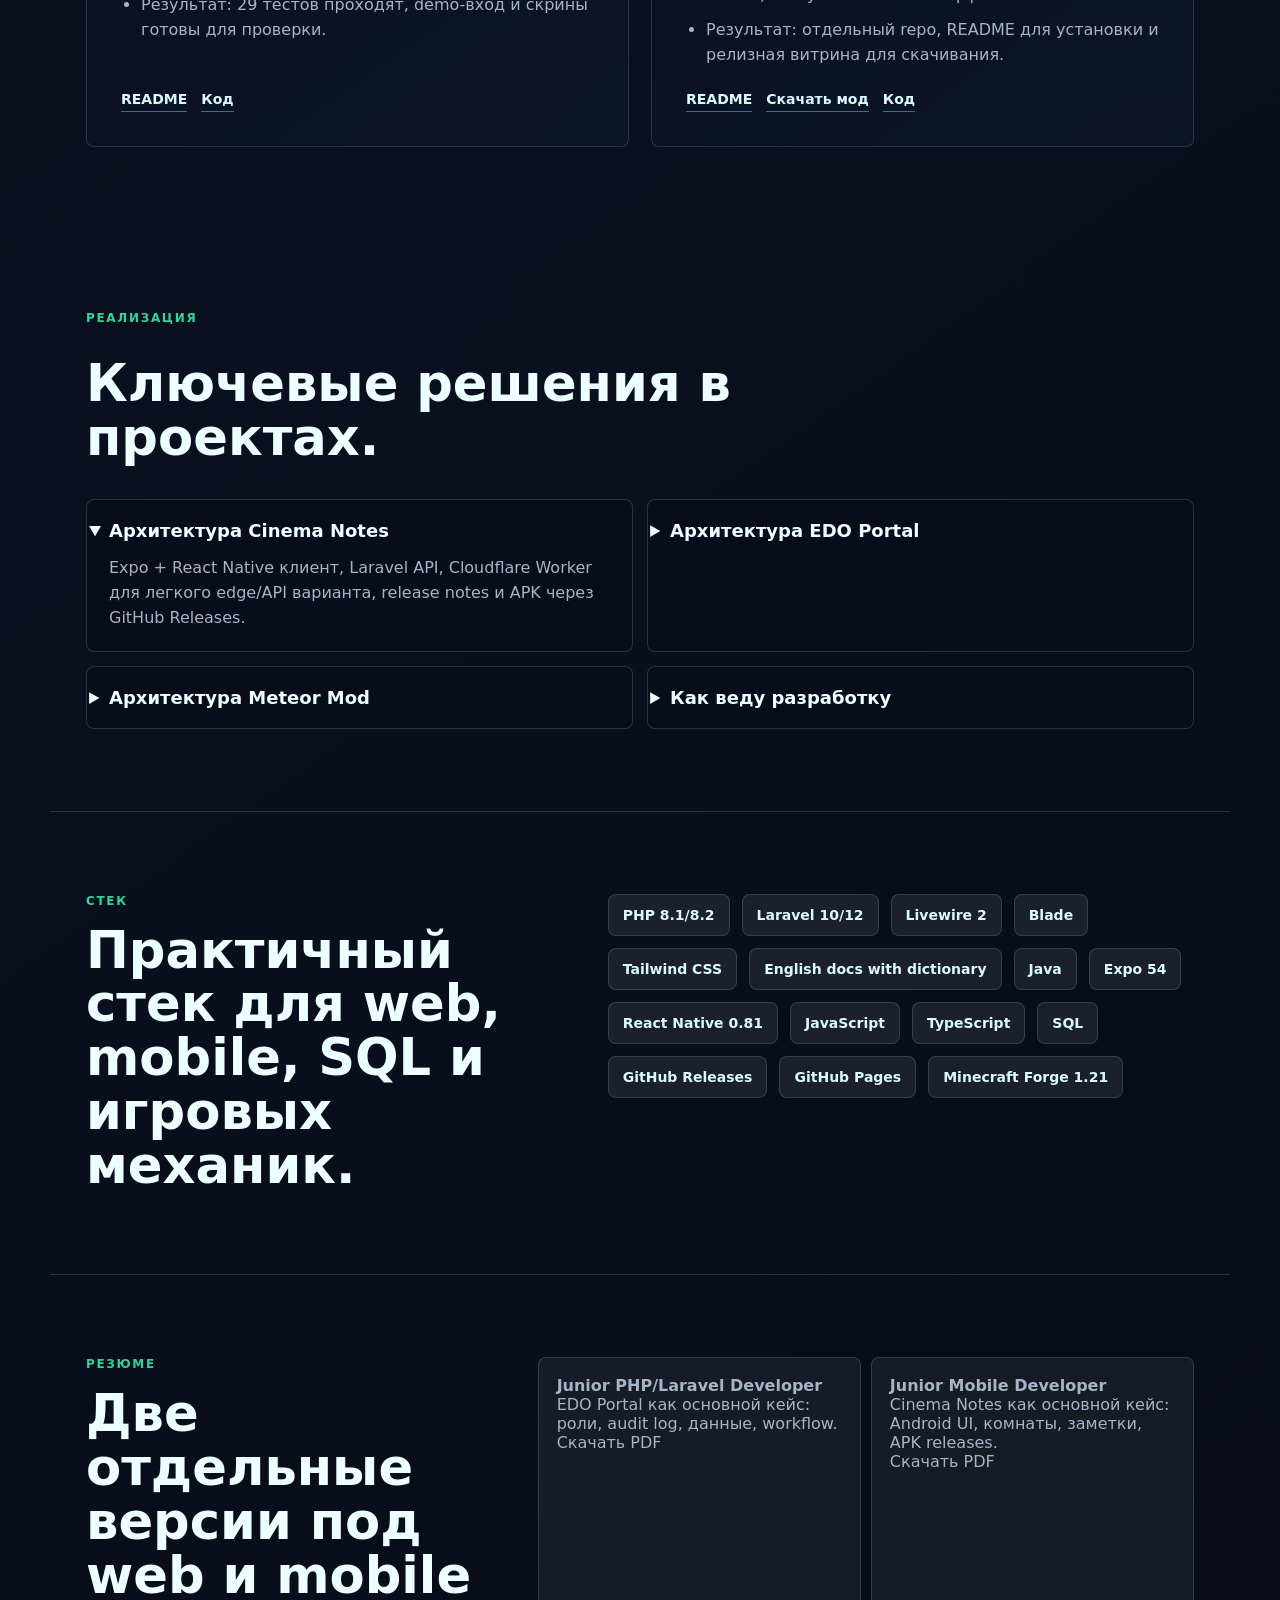
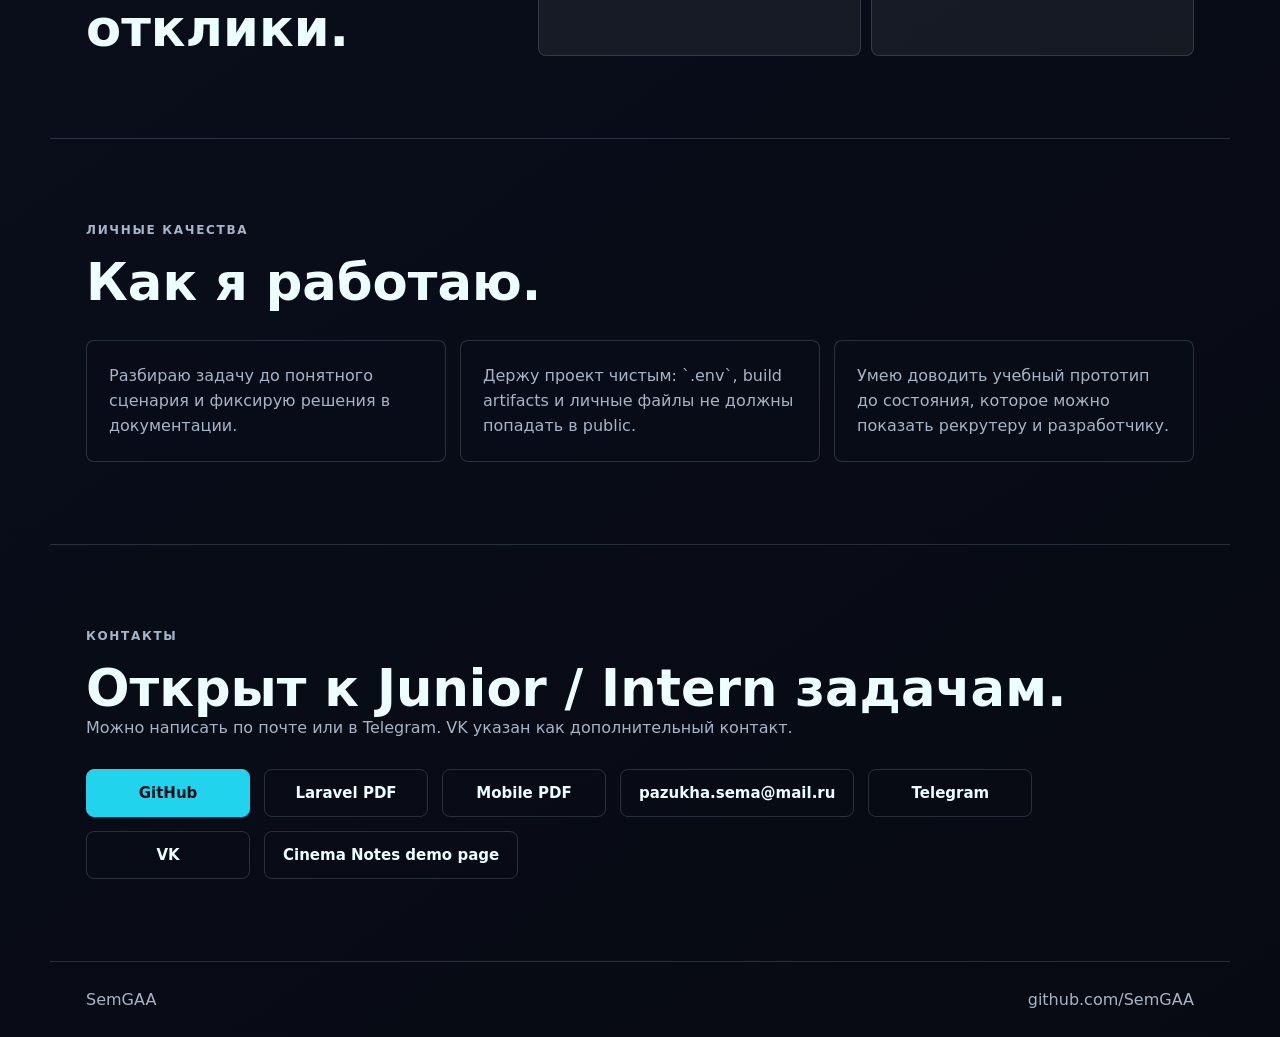
==== commit f666fcea: "Refine resumes for hh style applications" ====
--- a/index.html
+++ b/index.html
@@ -29,8 +29,8 @@
           <h1>Junior PHP/Laravel Developer / Junior Mobile Developer</h1>
           <p class="hero__roles">Усть-Катав, Россия | Выпускник УКИТТ | Remote only</p>
           <p class="lead">
-            Выпускник специальности «Информационные системы» без коммерческого опыта, но с публичными проектами,
-            которые уже можно показывать работодателю. Основной web-флагман - EDO Portal. Основной mobile-флагман - Cinema Notes.
+            Выпускник специальности «Информационные системы» без коммерческого опыта, потому что завершаю обучение,
+            но с публичными проектами, которые уже можно показывать работодателю. Основной приоритет - Junior PHP/Laravel.
           </p>
           <div class="hero__actions">
             <a class="button button--primary" href="#projects">Смотреть проекты</a>
@@ -245,6 +245,7 @@
           <span>Livewire 2</span>
           <span>Blade</span>
           <span>Tailwind CSS</span>
+          <span>English docs with dictionary</span>
           <span>Java</span>
           <span>Expo 54</span>
           <span>React Native 0.81</span>
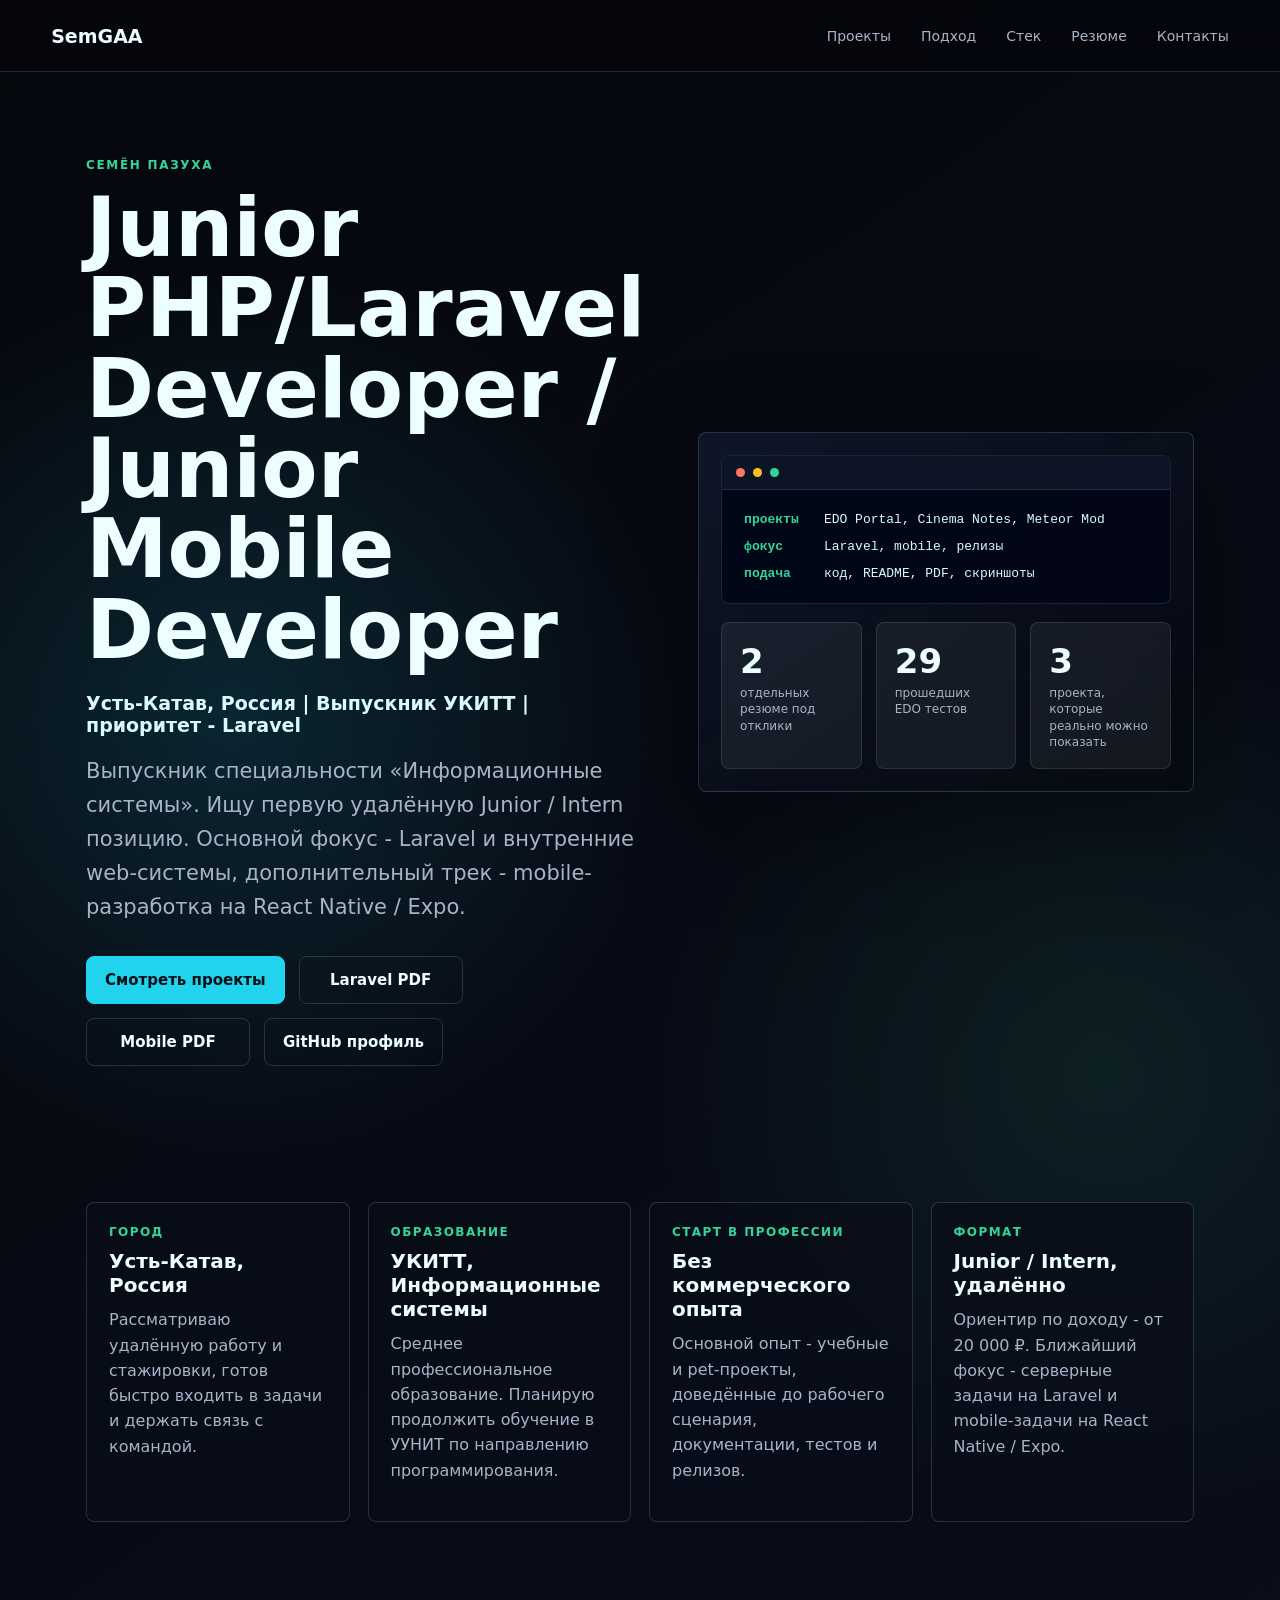
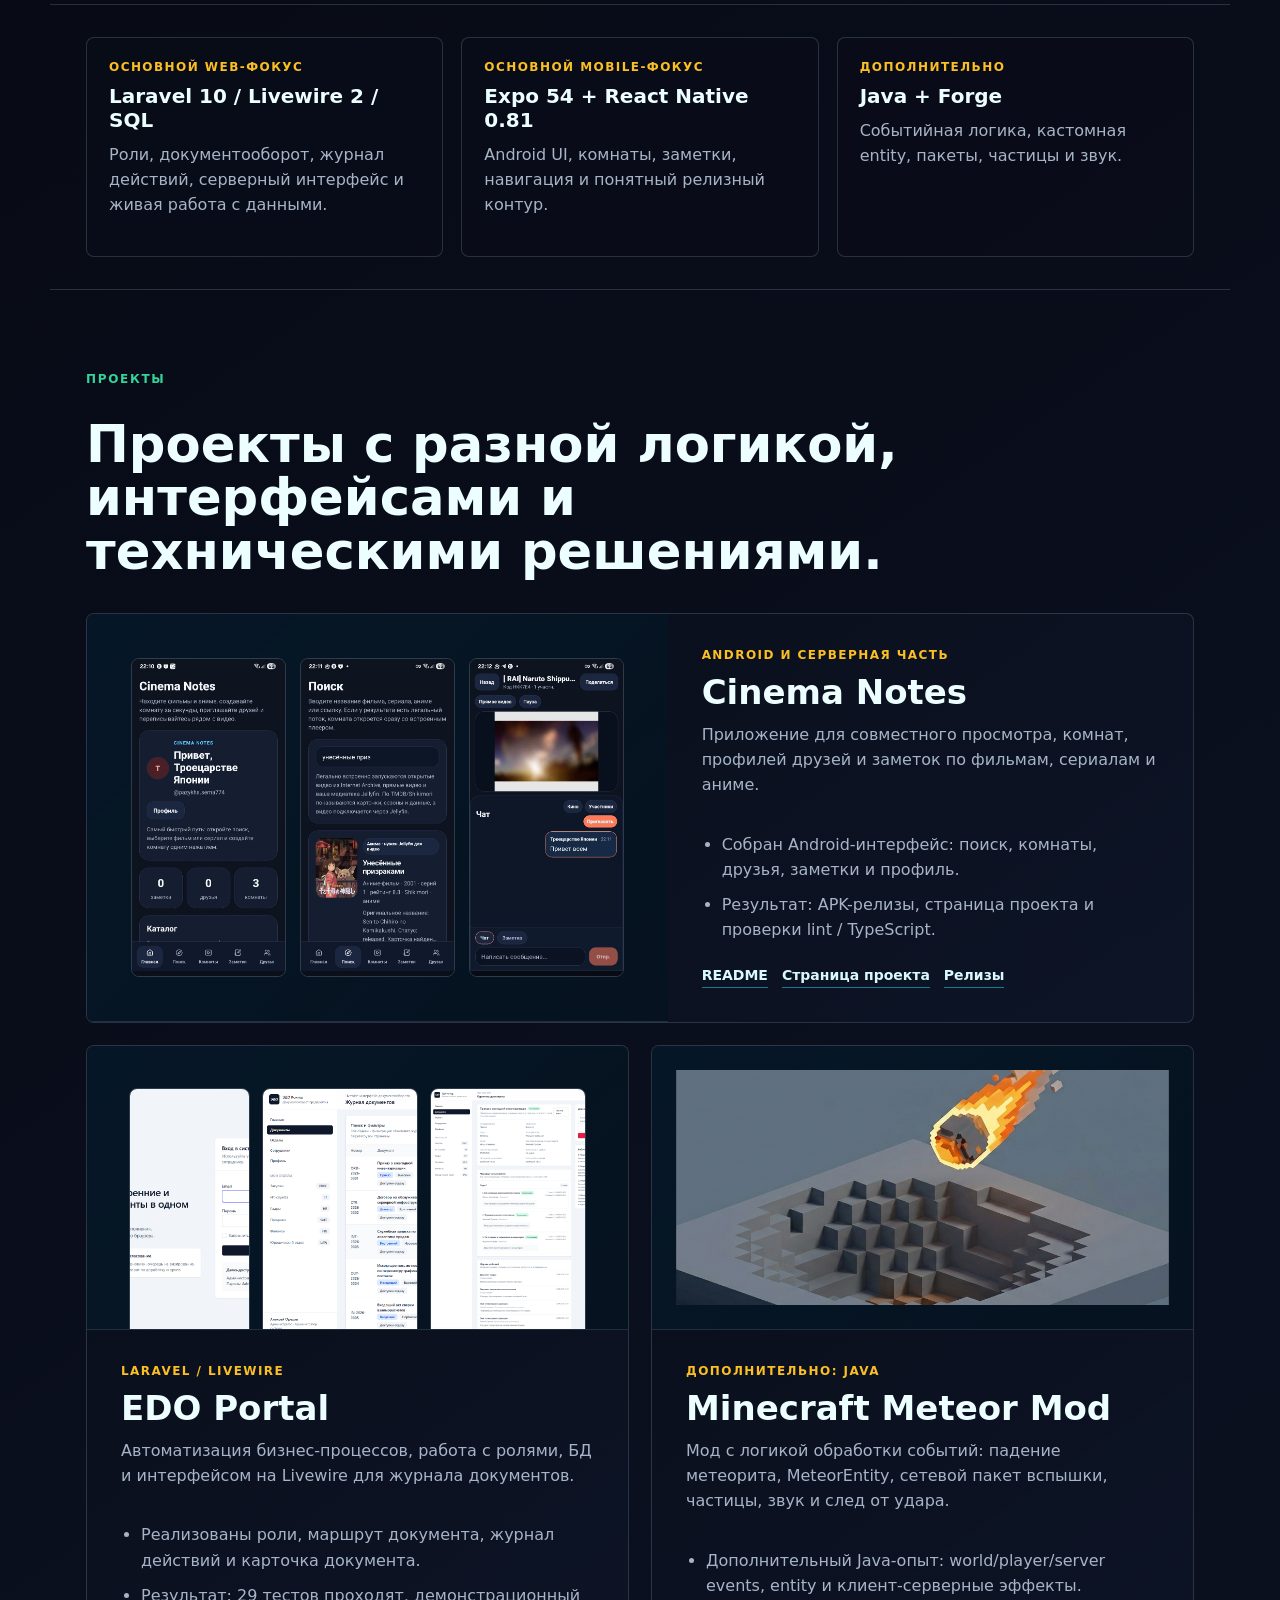
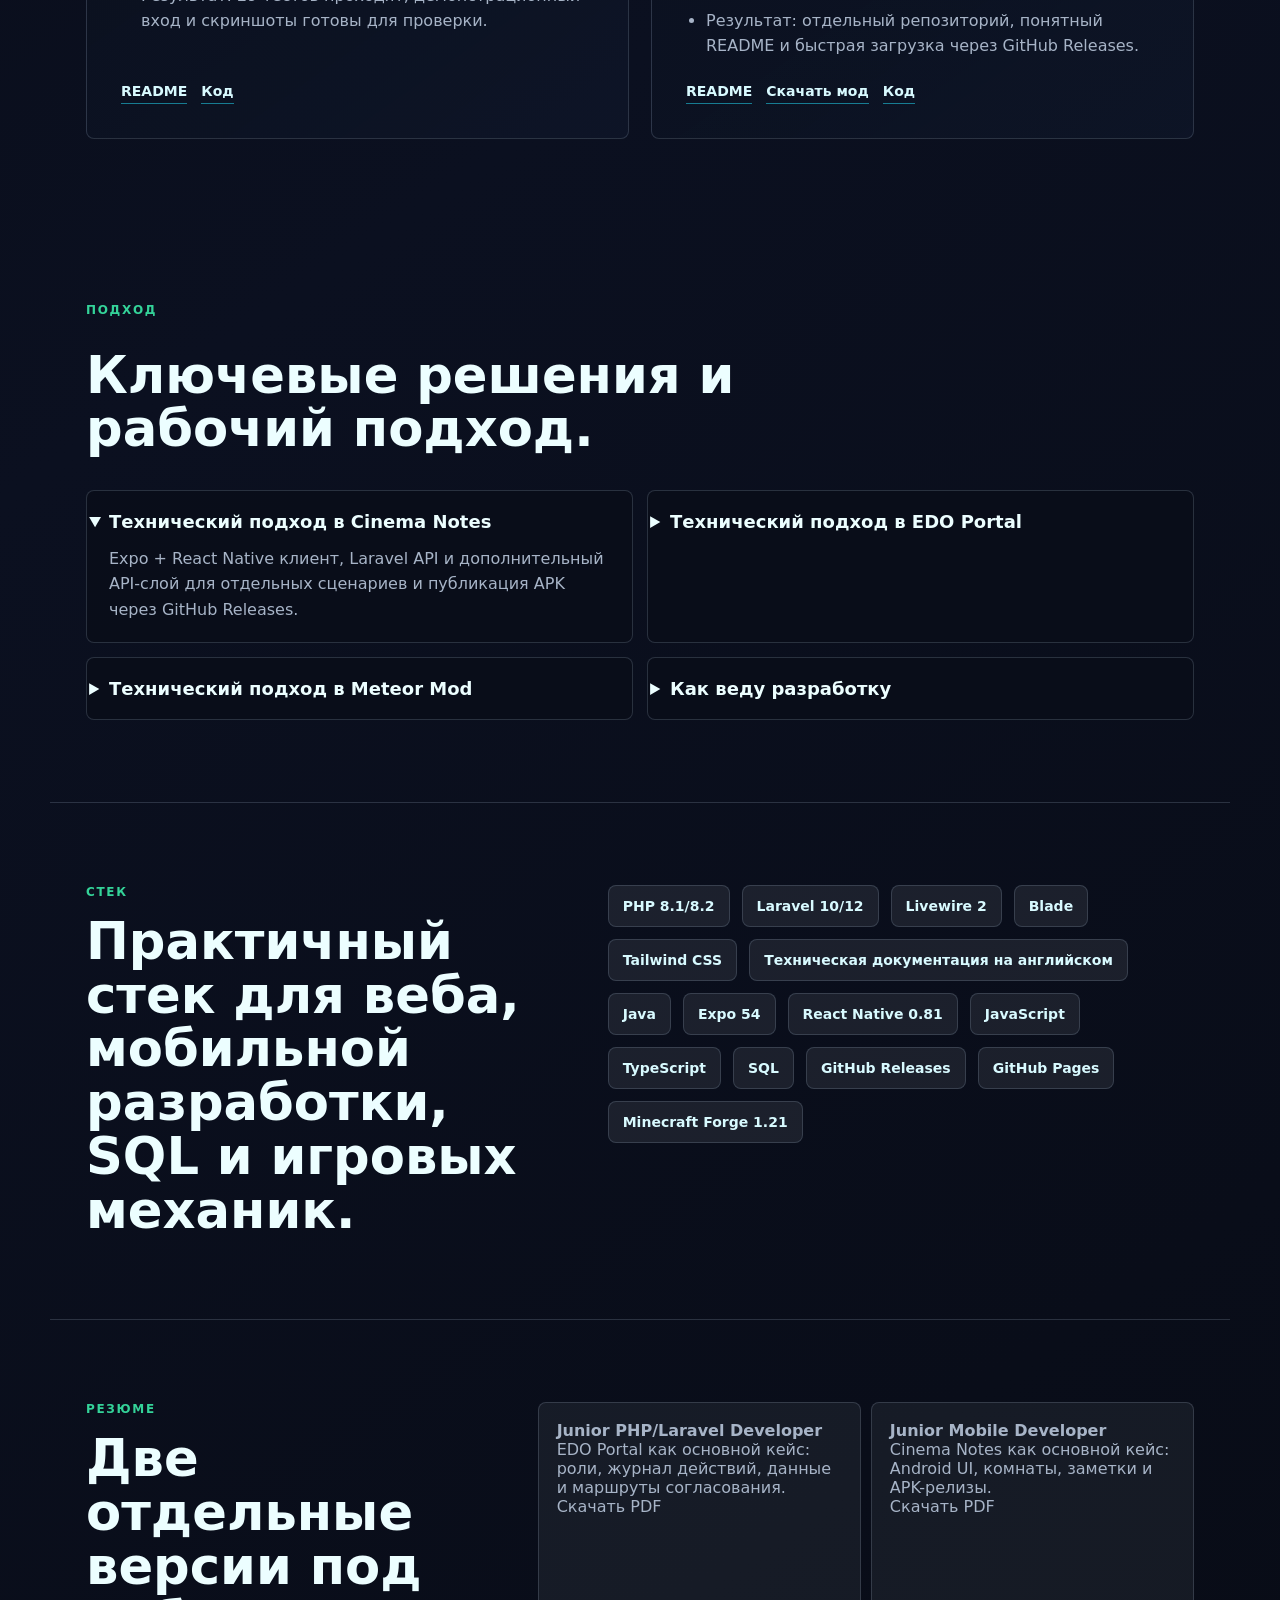
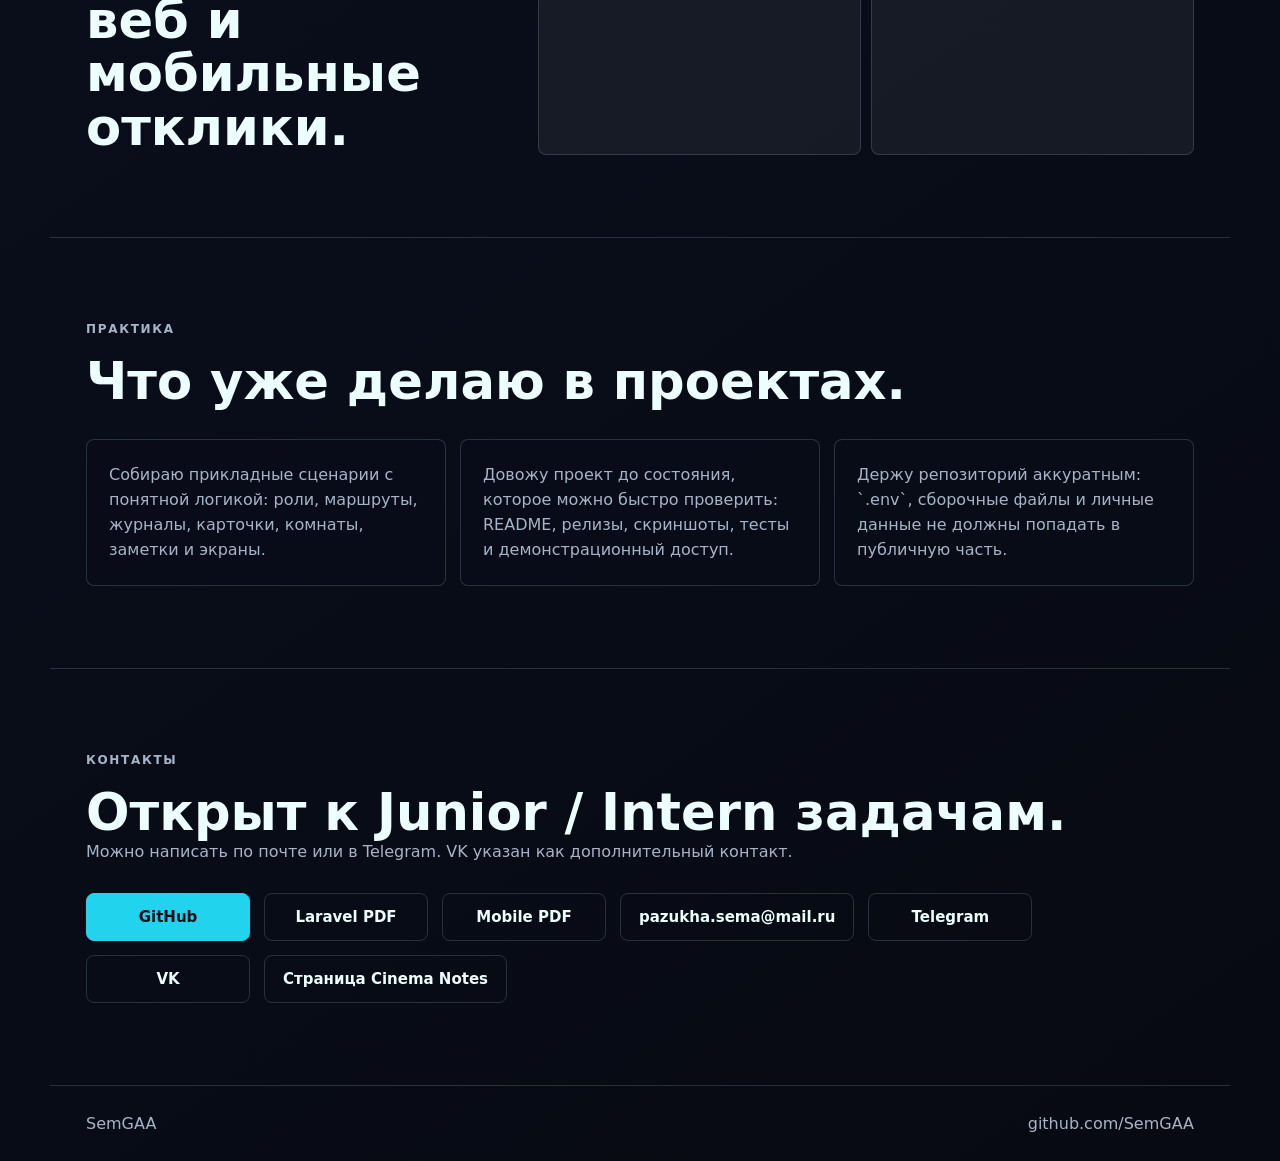
==== commit 5e31475c: "Refine portfolio copy and resume PDFs" ====
--- a/index.html
+++ b/index.html
@@ -15,7 +15,7 @@
       <a class="brand" href="#top">SemGAA</a>
       <nav class="nav" aria-label="Основная навигация">
         <a href="#projects">Проекты</a>
-        <a href="#details">Реализация</a>
+        <a href="#details">Подход</a>
         <a href="#stack">Стек</a>
         <a href="#resume-tracks">Резюме</a>
         <a href="#contact">Контакты</a>
@@ -27,10 +27,10 @@
         <div class="hero__content">
           <p class="eyebrow">Семён Пазуха</p>
           <h1>Junior PHP/Laravel Developer / Junior Mobile Developer</h1>
-          <p class="hero__roles">Усть-Катав, Россия | Выпускник УКИТТ | Remote only</p>
+          <p class="hero__roles">Усть-Катав, Россия | Выпускник УКИТТ | приоритет - Laravel</p>
           <p class="lead">
-            Выпускник специальности «Информационные системы» без коммерческого опыта, потому что завершаю обучение,
-            но с публичными проектами, которые уже можно показывать работодателю. Основной приоритет - Junior PHP/Laravel.
+            Выпускник специальности «Информационные системы». Ищу первую удалённую Junior / Intern позицию.
+            Основной фокус - Laravel и внутренние web-системы, дополнительный трек - mobile-разработка на React Native / Expo.
           </p>
           <div class="hero__actions">
             <a class="button button--primary" href="#projects">Смотреть проекты</a>
@@ -48,9 +48,9 @@
               <span></span>
             </div>
             <div class="terminal__body">
-              <p><b>проекты</b> Android, EDO, Minecraft</p>
-              <p><b>фокус</b> Laravel, Mobile, Releases</p>
-              <p><b>формат</b> код, README, PDF, релизы</p>
+              <p><b>проекты</b> EDO Portal, Cinema Notes, Meteor Mod</p>
+              <p><b>фокус</b> Laravel, mobile, релизы</p>
+              <p><b>подача</b> код, README, PDF, скриншоты</p>
             </div>
           </div>
           <dl class="metrics">
@@ -84,28 +84,28 @@
         <div>
           <span>Старт в профессии</span>
           <strong>Без коммерческого опыта</strong>
-          <p>Основной опыт - учебные и pet-проекты, доведённые до demo, README, тестов, релизов и публичной проверки.</p>
+          <p>Основной опыт - учебные и pet-проекты, доведённые до рабочего сценария, документации, тестов и релизов.</p>
         </div>
         <div>
           <span>Формат</span>
           <strong>Junior / Intern, удалённо</strong>
-          <p>Ориентир по доходу - от 20 000 ₽. Ближайший фокус - backend на Laravel и mobile-задачи на React Native / Expo.</p>
+          <p>Ориентир по доходу - от 20 000 ₽. Ближайший фокус - серверные задачи на Laravel и mobile-задачи на React Native / Expo.</p>
         </div>
       </section>
 
       <section class="proof section" aria-label="Короткие факты">
         <div>
-          <span>Web focus</span>
+          <span>Основной web-фокус</span>
           <strong>Laravel 10 / Livewire 2 / SQL</strong>
-          <p>Роли, документооборот, audit log, серверный UI и понятный demo flow.</p>
-        </div>
-        <div>
-          <span>Mobile focus</span>
+          <p>Роли, документооборот, журнал действий, серверный интерфейс и живая работа с данными.</p>
+        </div>
+        <div>
+          <span>Основной mobile-фокус</span>
           <strong>Expo 54 + React Native 0.81</strong>
-          <p>Android UI, комнаты, заметки, навигация, APK release flow.</p>
-        </div>
-        <div>
-          <span>Additional</span>
+          <p>Android UI, комнаты, заметки, навигация и понятный релизный контур.</p>
+        </div>
+        <div>
+          <span>Дополнительно</span>
           <strong>Java + Forge</strong>
           <p>Событийная логика, кастомная entity, пакеты, частицы и звук.</p>
         </div>
@@ -127,15 +127,15 @@
               </div>
             </a>
             <div class="project__body">
-              <span>Android / Fullstack</span>
+              <span>Android и серверная часть</span>
               <h3>Cinema Notes</h3>
               <p>
                 Приложение для совместного просмотра, комнат, профилей друзей и заметок
                 по фильмам, сериалам и аниме.
               </p>
               <ul>
-                <li>Собран Android UX: поиск, комнаты, друзья, заметки, профиль и release flow.</li>
-                <li>Результат: APK-релизы, проектная страница и проверки lint / TypeScript.</li>
+                <li>Собран Android-интерфейс: поиск, комнаты, друзья, заметки и профиль.</li>
+                <li>Результат: APK-релизы, страница проекта и проверки lint / TypeScript.</li>
               </ul>
               <div class="project__links">
                 <a href="https://github.com/SemGAA/Program_kinp#readme">README</a>
@@ -161,8 +161,8 @@
                 на Livewire для журнала документов.
               </p>
               <ul>
-                <li>Реализованы роли, маршрут документа, audit log, журнал и карточка документа.</li>
-                <li>Результат: 29 тестов проходят, demo-вход и скрины готовы для проверки.</li>
+                <li>Реализованы роли, маршрут документа, журнал действий и карточка документа.</li>
+                <li>Результат: 29 тестов проходят, демонстрационный вход и скриншоты готовы для проверки.</li>
               </ul>
               <div class="project__links">
                 <a href="https://github.com/SemGAA/edo-portal#readme">README</a>
@@ -176,15 +176,15 @@
               <img class="project__image" src="./assets/meteor-mod.png" alt="Minecraft Meteor Mod метеорит" loading="lazy" />
             </a>
             <div class="project__body">
-              <span>Additional / Java</span>
+              <span>Дополнительно: Java</span>
               <h3>Minecraft Meteor Mod</h3>
               <p>
                 Мод с логикой обработки событий: падение метеорита, MeteorEntity,
-                flash packet, частицы, звук, crater/remnant effects.
+                сетевой пакет вспышки, частицы, звук и след от удара.
               </p>
               <ul>
-                <li>Дополнительный Java-опыт: world/player/server events, entity и client-server эффекты.</li>
-                <li>Результат: отдельный repo, README для установки и релизная витрина для скачивания.</li>
+                <li>Дополнительный Java-опыт: world/player/server events, entity и клиент-серверные эффекты.</li>
+                <li>Результат: отдельный репозиторий, понятный README и быстрая загрузка через GitHub Releases.</li>
               </ul>
               <div class="project__links">
                 <a href="https://github.com/SemGAA/minecraft-meteor-mod#readme">README</a>
@@ -198,27 +198,27 @@
 
       <section id="details" class="section details">
         <div class="section__head">
-          <p class="eyebrow">Реализация</p>
-          <h2>Ключевые решения в проектах.</h2>
+          <p class="eyebrow">Подход</p>
+          <h2>Ключевые решения и рабочий подход.</h2>
         </div>
 
         <div class="detail-grid">
           <details open>
-            <summary>Архитектура Cinema Notes</summary>
+            <summary>Технический подход в Cinema Notes</summary>
             <p>
-              Expo + React Native клиент, Laravel API, Cloudflare Worker для легкого edge/API варианта,
-              release notes и APK через GitHub Releases.
+              Expo + React Native клиент, Laravel API и дополнительный API-слой для отдельных сценариев
+              и публикация APK через GitHub Releases.
             </p>
           </details>
           <details>
-            <summary>Архитектура EDO Portal</summary>
+            <summary>Технический подход в EDO Portal</summary>
             <p>
               Laravel 10, Livewire 2, SQL-база, маршруты документов, отделы, роли,
               фильтрация статусов и интерактивные таблицы на серверном рендеринге.
             </p>
           </details>
           <details>
-            <summary>Архитектура Meteor Mod</summary>
+            <summary>Технический подход в Meteor Mod</summary>
             <p>
               Minecraft Forge 1.21, Gradle, Java event subscribers, жизненный цикл кастомной entity,
               сетевой пакет для flash-эффекта и изменения мира после удара.
@@ -237,7 +237,7 @@
       <section id="stack" class="section stack">
         <div>
           <p class="eyebrow">Стек</p>
-          <h2>Практичный стек для web, mobile, SQL и игровых механик.</h2>
+          <h2>Практичный стек для веба, мобильной разработки, SQL и игровых механик.</h2>
         </div>
         <div class="stack__list" aria-label="Технологии">
           <span>PHP 8.1/8.2</span>
@@ -245,7 +245,7 @@
           <span>Livewire 2</span>
           <span>Blade</span>
           <span>Tailwind CSS</span>
-          <span>English docs with dictionary</span>
+          <span>Техническая документация на английском</span>
           <span>Java</span>
           <span>Expo 54</span>
           <span>React Native 0.81</span>
@@ -261,21 +261,21 @@
       <section id="resume-tracks" class="section paid-work">
         <div>
           <p class="eyebrow">Резюме</p>
-          <h2>Две отдельные версии под web и mobile отклики.</h2>
+          <h2>Две отдельные версии под веб и мобильные отклики.</h2>
         </div>
         <div class="paid-work__list">
-          <p><strong>Junior PHP/Laravel Developer</strong><br />EDO Portal как основной кейс: роли, audit log, данные, workflow.<br /><a href="./assets/semyon-pazukha-junior-php-laravel.pdf">Скачать PDF</a></p>
-          <p><strong>Junior Mobile Developer</strong><br />Cinema Notes как основной кейс: Android UI, комнаты, заметки, APK releases.<br /><a href="./assets/semyon-pazukha-junior-mobile.pdf">Скачать PDF</a></p>
+          <p><strong>Junior PHP/Laravel Developer</strong><br />EDO Portal как основной кейс: роли, журнал действий, данные и маршруты согласования.<br /><a href="./assets/semyon-pazukha-junior-php-laravel.pdf">Скачать PDF</a></p>
+          <p><strong>Junior Mobile Developer</strong><br />Cinema Notes как основной кейс: Android UI, комнаты, заметки и APK-релизы.<br /><a href="./assets/semyon-pazukha-junior-mobile.pdf">Скачать PDF</a></p>
         </div>
       </section>
 
       <section class="section qualities">
-        <p class="eyebrow">Личные качества</p>
-        <h2>Как я работаю.</h2>
+        <p class="eyebrow">Практика</p>
+        <h2>Что уже делаю в проектах.</h2>
         <div class="qualities__list">
-          <p>Разбираю задачу до понятного сценария и фиксирую решения в документации.</p>
-          <p>Держу проект чистым: `.env`, build artifacts и личные файлы не должны попадать в public.</p>
-          <p>Умею доводить учебный прототип до состояния, которое можно показать рекрутеру и разработчику.</p>
+          <p>Собираю прикладные сценарии с понятной логикой: роли, маршруты, журналы, карточки, комнаты, заметки и экраны.</p>
+          <p>Довожу проект до состояния, которое можно быстро проверить: README, релизы, скриншоты, тесты и демонстрационный доступ.</p>
+          <p>Держу репозиторий аккуратным: `.env`, сборочные файлы и личные данные не должны попадать в публичную часть.</p>
         </div>
       </section>
 
@@ -289,10 +289,10 @@
           <a class="button button--primary" href="https://github.com/SemGAA">GitHub</a>
           <a class="button" href="./assets/semyon-pazukha-junior-php-laravel.pdf">Laravel PDF</a>
           <a class="button" href="./assets/semyon-pazukha-junior-mobile.pdf">Mobile PDF</a>
-          <a class="button" href="mailto:pazukha.sema%40mail.ru">pazukha.sema@mail.ru</a>
+          <a class="button" href="mailto:pazukha.sema@mail.ru">pazukha.sema@mail.ru</a>
           <a class="button" href="https://t.me/HelpHelsing" target="_blank" rel="noreferrer">Telegram</a>
           <a class="button" href="https://vk.com/semyonat" target="_blank" rel="noreferrer">VK</a>
-          <a class="button" href="https://semgaa.github.io/Program_kinp/">Cinema Notes demo page</a>
+          <a class="button" href="https://semgaa.github.io/Program_kinp/">Страница Cinema Notes</a>
         </div>
       </section>
     </main>
